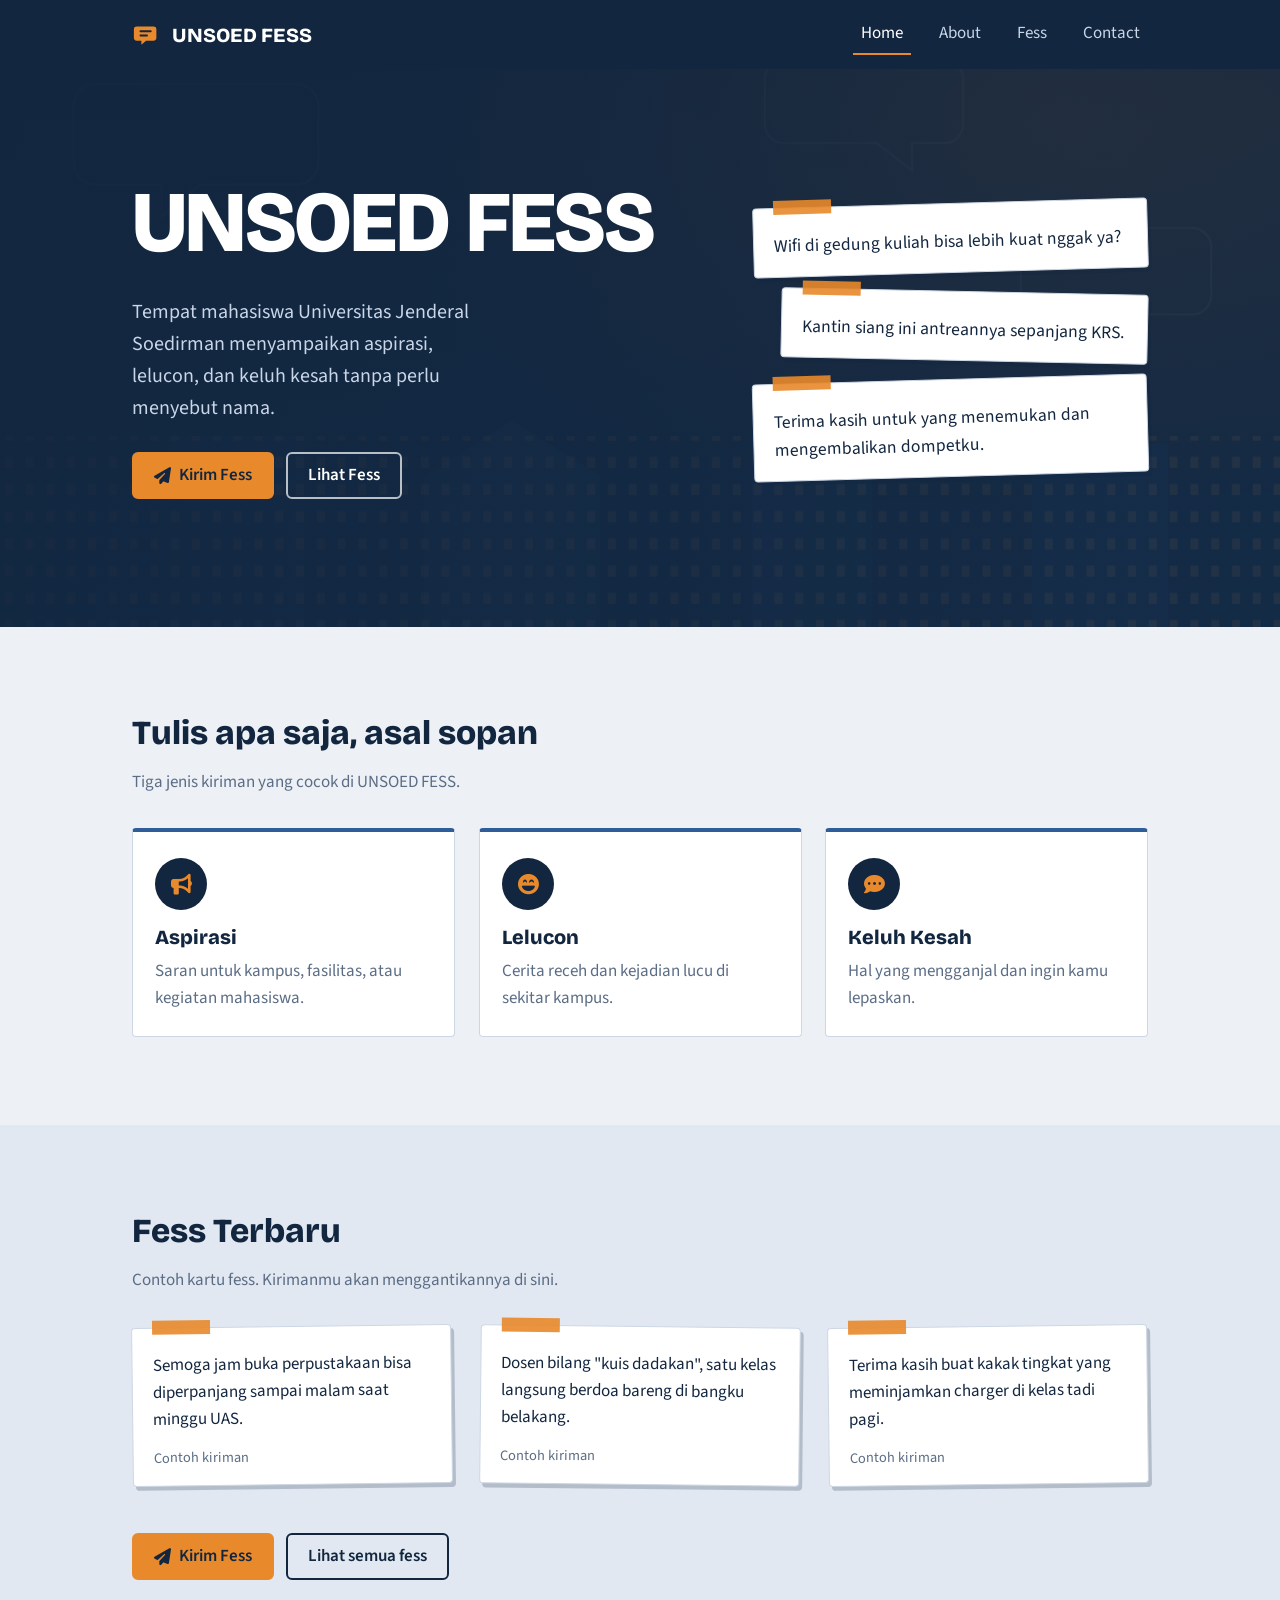
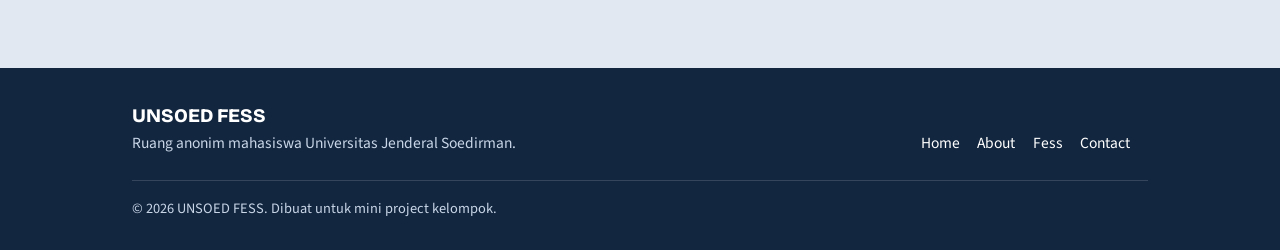
==== index.html @ eb21c7bf "Unsoed fess website" ====
<!DOCTYPE html>
<html lang="id">
<head>
<meta charset="UTF-8">
<meta name="viewport" content="width=device-width, initial-scale=1">
<meta name="description" content="UNSOED FESS: tempat mahasiswa Universitas Jenderal Soedirman menyampaikan aspirasi, lelucon, dan keluh kesah secara anonim.">
<meta name="theme-color" content="#12263F">
<title>Home | UNSOED FESS</title>
<link rel="icon" type="image/svg+xml" href="images/favicon.svg">
<link rel="preconnect" href="https://fonts.googleapis.com">
<link rel="preconnect" href="https://fonts.gstatic.com" crossorigin>
<link href="https://fonts.googleapis.com/css2?family=Bricolage+Grotesque:wght@600;800&family=Source+Sans+3:wght@400;600&display=swap" rel="stylesheet">
<link rel="stylesheet" href="css/bootstrap.min.css">
<link rel="stylesheet" href="css/font-awesome.min.css">
<link rel="stylesheet" href="css/aos.css">
<link rel="stylesheet" href="css/style.css">
</head>
<body>
<nav class="navbar navbar-expand-md site-nav sticky-top" data-bs-theme="dark" aria-label="Navigasi utama">
  <div class="container">
    <a class="navbar-brand" href="index.html"><img src="images/favicon.svg" alt="" width="30" height="30"><span>UNSOED FESS</span></a>
    <button class="navbar-toggler" type="button" data-bs-toggle="collapse" data-bs-target="#mainNav" aria-controls="mainNav" aria-expanded="false" aria-label="Buka menu navigasi">
      <span class="navbar-toggler-icon"></span>
    </button>
    <div class="collapse navbar-collapse justify-content-end" id="mainNav">
      <ul class="navbar-nav">
        <li class="nav-item"><a class="nav-link active" href="index.html" aria-current="page">Home</a></li>
        <li class="nav-item"><a class="nav-link" href="about.html">About</a></li>
        <li class="nav-item"><a class="nav-link" href="fess.html">Fess</a></li>
        <li class="nav-item"><a class="nav-link" href="contact.html">Contact</a></li>
      </ul>
    </div>
  </div>
</nav>

<main>
<section class="hero on-dark">
  <div class="container">
    <div class="row align-items-center gy-5 gx-lg-5">
      <div class="col-lg-7" data-aos="fade-up">
        <h1>UNSOED FESS</h1>
        <p class="lead">Tempat mahasiswa Universitas Jenderal Soedirman menyampaikan aspirasi, lelucon, dan keluh kesah tanpa perlu menyebut nama.</p>
        <div class="hero-actions">
          <a class="btn-fess" href="fess.html"><i class="fa-solid fa-paper-plane" aria-hidden="true"></i> Kirim Fess</a>
          <a class="btn-fess-outline" href="fess.html#daftar-fess">Lihat Fess</a>
        </div>
      </div>
      <div class="col-lg-5">
        <div class="pile" aria-hidden="true" data-aos="fade-left" data-aos-delay="200">
          <p class="note">Wifi di gedung kuliah bisa lebih kuat nggak ya?</p>
          <p class="note">Kantin siang ini antreannya sepanjang KRS.</p>
          <p class="note">Terima kasih untuk yang menemukan dan mengembalikan dompetku.</p>
        </div>
      </div>
    </div>
  </div>
</section>

<section class="section" id="kategori">
  <div class="container">
    <div class="section-head" data-aos="fade-up">
      <h2>Tulis apa saja, asal sopan</h2>
      <p>Tiga jenis kiriman yang cocok di UNSOED FESS.</p>
    </div>
    <div class="row g-4">
      <div class="col-md-4" data-aos="fade-up">
        <article class="kind-card">
          <span class="icon-badge"><i class="fa-solid fa-bullhorn" aria-hidden="true"></i></span>
          <h3>Aspirasi</h3>
          <p>Saran untuk kampus, fasilitas, atau kegiatan mahasiswa.</p>
        </article>
      </div>
      <div class="col-md-4" data-aos="fade-up" data-aos-delay="100">
        <article class="kind-card">
          <span class="icon-badge"><i class="fa-solid fa-face-laugh-beam" aria-hidden="true"></i></span>
          <h3>Lelucon</h3>
          <p>Cerita receh dan kejadian lucu di sekitar kampus.</p>
        </article>
      </div>
      <div class="col-md-4" data-aos="fade-up" data-aos-delay="200">
        <article class="kind-card">
          <span class="icon-badge"><i class="fa-solid fa-comment-dots" aria-hidden="true"></i></span>
          <h3>Keluh Kesah</h3>
          <p>Hal yang mengganjal dan ingin kamu lepaskan.</p>
        </article>
      </div>
    </div>
  </div>
</section>

<section class="section section-deep" id="fess-terbaru-section">
  <div class="container">
    <div class="section-head" data-aos="fade-up">
      <h2>Fess Terbaru</h2>
      <p id="terbaru-note">Contoh kartu fess. Kirimanmu akan menggantikannya di sini.</p>
    </div>
    <div class="fess-grid" id="fess-terbaru" data-aos="fade-up">
      <article class="fess-card">
        <p>Semoga jam buka perpustakaan bisa diperpanjang sampai malam saat minggu UAS.</p>
        <span class="sample-tag">Contoh kiriman</span>
      </article>
      <article class="fess-card">
        <p>Dosen bilang "kuis dadakan", satu kelas langsung berdoa bareng di bangku belakang.</p>
        <span class="sample-tag">Contoh kiriman</span>
      </article>
      <article class="fess-card">
        <p>Terima kasih buat kakak tingkat yang meminjamkan charger di kelas tadi pagi.</p>
        <span class="sample-tag">Contoh kiriman</span>
      </article>
    </div>
    <div class="hero-actions mt-5" data-aos="fade-up">
      <a class="btn-fess" href="fess.html"><i class="fa-solid fa-paper-plane" aria-hidden="true"></i> Kirim Fess</a>
      <a class="btn-fess-outline" href="fess.html#daftar-fess">Lihat semua fess</a>
    </div>
  </div>
</section>
</main>

<footer class="site-footer">
  <div class="container">
    <div class="row g-3 align-items-end">
      <div class="col-md-7">
        <p class="brand">UNSOED FESS</p>
        <p>Ruang anonim mahasiswa Universitas Jenderal Soedirman.</p>
      </div>
      <div class="col-md-5 text-md-end">
        <nav class="foot-links" aria-label="Navigasi footer">
          <a href="index.html">Home</a><a href="about.html">About</a><a href="fess.html">Fess</a><a href="contact.html">Contact</a>
        </nav>
      </div>
    </div>
    <p class="copy">&copy; 2026 UNSOED FESS. Dibuat untuk mini project kelompok.</p>
  </div>
</footer>

<script src="js/jquery.min.js"></script>
<script src="js/bootstrap.min.js"></script>
<script src="js/aos.js"></script>
<script src="js/smoothscroll.js"></script>
<script src="js/custom.js"></script>
<script src="js/app.js"></script>
</body>
</html>
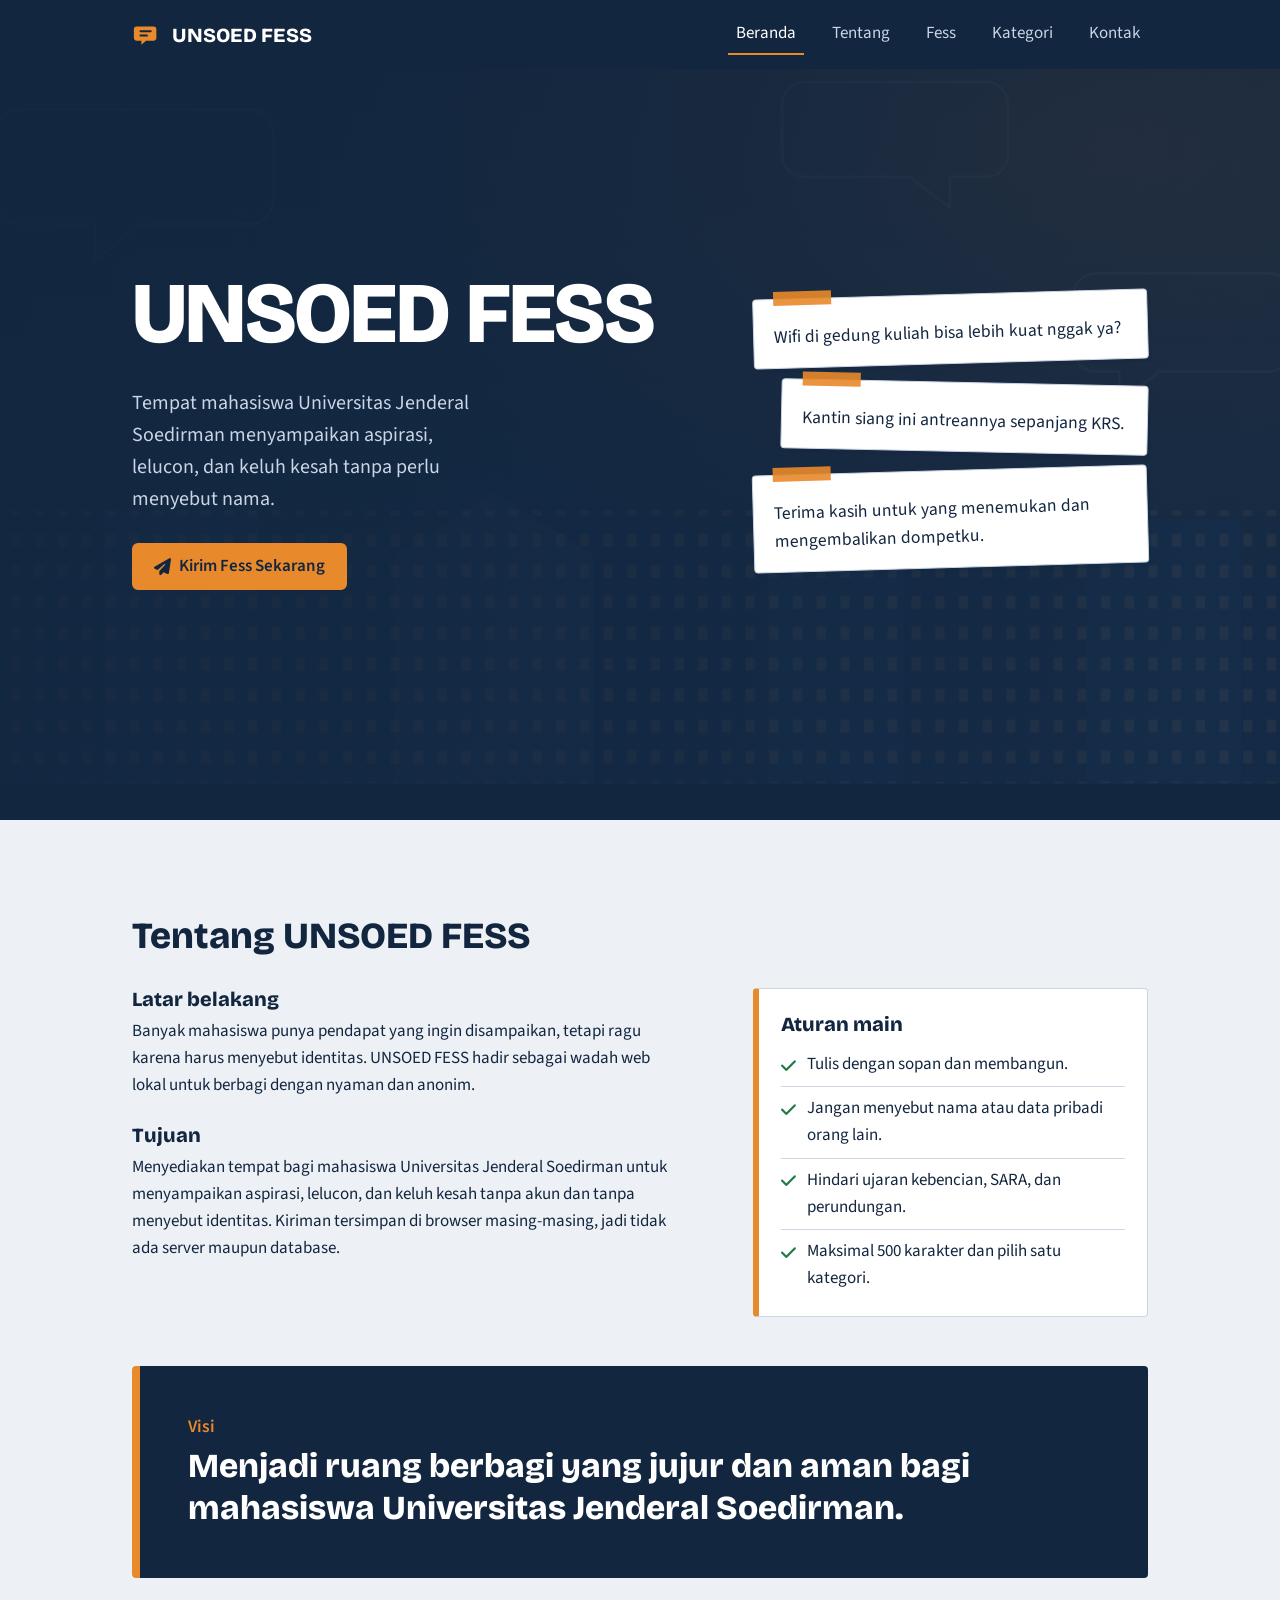
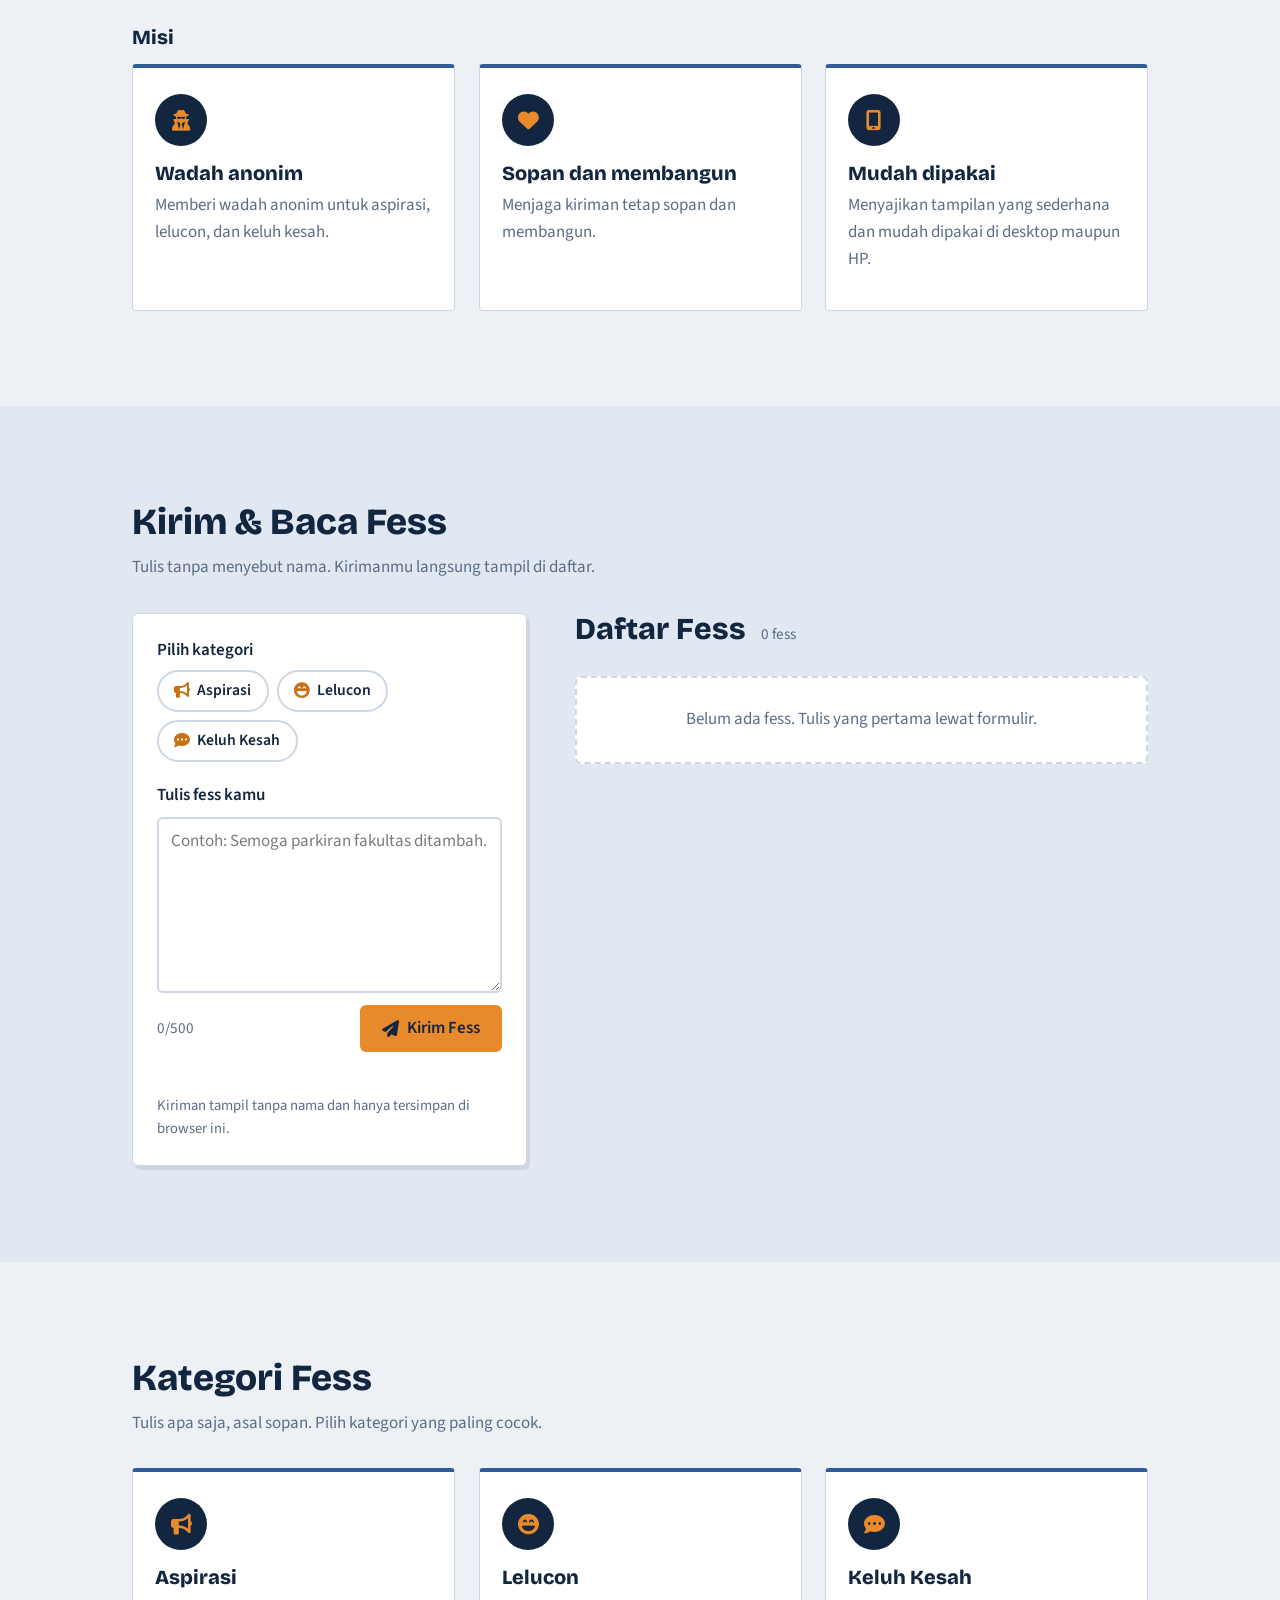
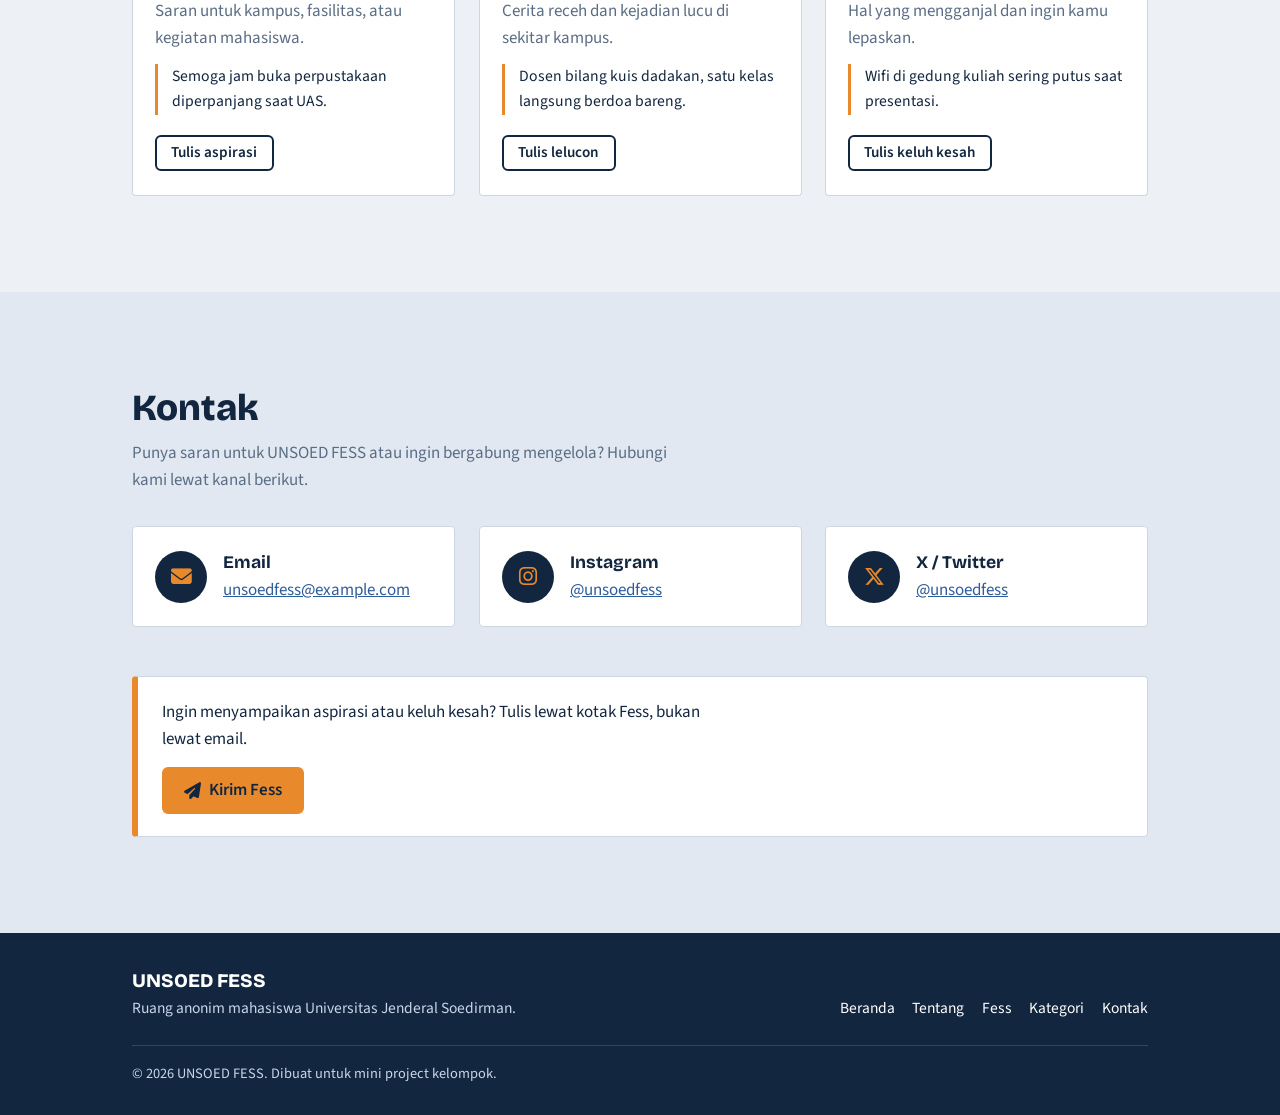
==== commit 442561e0: "T2- Migrasi ke satu halaman" ====
--- a/index.html
+++ b/index.html
@@ -5,7 +5,7 @@
 <meta name="viewport" content="width=device-width, initial-scale=1">
 <meta name="description" content="UNSOED FESS: tempat mahasiswa Universitas Jenderal Soedirman menyampaikan aspirasi, lelucon, dan keluh kesah secara anonim.">
 <meta name="theme-color" content="#12263F">
-<title>Home | UNSOED FESS</title>
+<title>UNSOED FESS</title>
 <link rel="icon" type="image/svg+xml" href="images/favicon.svg">
 <link rel="preconnect" href="https://fonts.googleapis.com">
 <link rel="preconnect" href="https://fonts.gstatic.com" crossorigin>
@@ -16,33 +16,37 @@
 <link rel="stylesheet" href="css/style.css">
 </head>
 <body>
-<nav class="navbar navbar-expand-md site-nav sticky-top" data-bs-theme="dark" aria-label="Navigasi utama">
-  <div class="container">
-    <a class="navbar-brand" href="index.html"><img src="images/favicon.svg" alt="" width="30" height="30"><span>UNSOED FESS</span></a>
+
+<!-- ================= NAVBAR ================= -->
+<nav class="navbar navbar-expand-md fixed-top site-nav" data-bs-theme="dark" aria-label="Navigasi utama">
+  <div class="container">
+    <a class="navbar-brand" href="#home"><img src="images/favicon.svg" alt="" width="30" height="30"><span>UNSOED FESS</span></a>
     <button class="navbar-toggler" type="button" data-bs-toggle="collapse" data-bs-target="#mainNav" aria-controls="mainNav" aria-expanded="false" aria-label="Buka menu navigasi">
       <span class="navbar-toggler-icon"></span>
     </button>
     <div class="collapse navbar-collapse justify-content-end" id="mainNav">
       <ul class="navbar-nav">
-        <li class="nav-item"><a class="nav-link active" href="index.html" aria-current="page">Home</a></li>
-        <li class="nav-item"><a class="nav-link" href="about.html">About</a></li>
-        <li class="nav-item"><a class="nav-link" href="fess.html">Fess</a></li>
-        <li class="nav-item"><a class="nav-link" href="contact.html">Contact</a></li>
+        <li class="nav-item"><a class="nav-link" href="#home">Beranda</a></li>
+        <li class="nav-item"><a class="nav-link" href="#about">Tentang</a></li>
+        <li class="nav-item"><a class="nav-link" href="#fess-form">Fess</a></li>
+        <li class="nav-item"><a class="nav-link" href="#categories">Kategori</a></li>
+        <li class="nav-item"><a class="nav-link" href="#contact">Kontak</a></li>
       </ul>
     </div>
   </div>
 </nav>
 
 <main>
-<section class="hero on-dark">
+
+<!-- ================= #home : HERO ================= -->
+<section class="hero on-dark" id="home">
   <div class="container">
     <div class="row align-items-center gy-5 gx-lg-5">
       <div class="col-lg-7" data-aos="fade-up">
         <h1>UNSOED FESS</h1>
         <p class="lead">Tempat mahasiswa Universitas Jenderal Soedirman menyampaikan aspirasi, lelucon, dan keluh kesah tanpa perlu menyebut nama.</p>
         <div class="hero-actions">
-          <a class="btn-fess" href="fess.html"><i class="fa-solid fa-paper-plane" aria-hidden="true"></i> Kirim Fess</a>
-          <a class="btn-fess-outline" href="fess.html#daftar-fess">Lihat Fess</a>
+          <a class="btn-fess" href="#fess-form"><i class="fa-solid fa-paper-plane" aria-hidden="true"></i> Kirim Fess Sekarang</a>
         </div>
       </div>
       <div class="col-lg-5">
@@ -56,11 +60,120 @@
   </div>
 </section>
 
-<section class="section" id="kategori">
-  <div class="container">
-    <div class="section-head" data-aos="fade-up">
-      <h2>Tulis apa saja, asal sopan</h2>
-      <p>Tiga jenis kiriman yang cocok di UNSOED FESS.</p>
+<!-- ================= #about : TENTANG ================= -->
+<section class="section" id="about">
+  <div class="container">
+    <div class="section-head" data-aos="fade-up">
+      <h2>Tentang UNSOED FESS</h2>
+    </div>
+    <div class="row gy-4 gx-lg-5">
+      <div class="col-lg-7" data-aos="fade-up">
+        <h3>Latar belakang</h3>
+        <p>Banyak mahasiswa punya pendapat yang ingin disampaikan, tetapi ragu karena harus menyebut identitas. UNSOED FESS hadir sebagai wadah web lokal untuk berbagi dengan nyaman dan anonim.</p>
+        <h3 class="mt-4">Tujuan</h3>
+        <p>Menyediakan tempat bagi mahasiswa Universitas Jenderal Soedirman untuk menyampaikan aspirasi, lelucon, dan keluh kesah tanpa akun dan tanpa menyebut identitas. Kiriman tersimpan di browser masing-masing, jadi tidak ada server maupun database.</p>
+      </div>
+      <div class="col-lg-5" data-aos="fade-up" data-aos-delay="100">
+        <div class="rules-card">
+          <h3>Aturan main</h3>
+          <ul class="rules">
+            <li><i class="fa-solid fa-check" aria-hidden="true"></i> Tulis dengan sopan dan membangun.</li>
+            <li><i class="fa-solid fa-check" aria-hidden="true"></i> Jangan menyebut nama atau data pribadi orang lain.</li>
+            <li><i class="fa-solid fa-check" aria-hidden="true"></i> Hindari ujaran kebencian, SARA, dan perundungan.</li>
+            <li><i class="fa-solid fa-check" aria-hidden="true"></i> Maksimal 500 karakter dan pilih satu kategori.</li>
+          </ul>
+        </div>
+      </div>
+    </div>
+
+    <div class="vision mt-5" data-aos="fade-up">
+      <h3>Visi</h3>
+      <p>Menjadi ruang berbagi yang jujur dan aman bagi mahasiswa Universitas Jenderal Soedirman.</p>
+    </div>
+
+    <h3 class="mt-5 mb-3" data-aos="fade-up">Misi</h3>
+    <div class="row g-4">
+      <div class="col-md-4" data-aos="fade-up">
+        <article class="kind-card">
+          <span class="icon-badge"><i class="fa-solid fa-user-secret" aria-hidden="true"></i></span>
+          <h3>Wadah anonim</h3>
+          <p>Memberi wadah anonim untuk aspirasi, lelucon, dan keluh kesah.</p>
+        </article>
+      </div>
+      <div class="col-md-4" data-aos="fade-up" data-aos-delay="100">
+        <article class="kind-card">
+          <span class="icon-badge"><i class="fa-solid fa-heart" aria-hidden="true"></i></span>
+          <h3>Sopan dan membangun</h3>
+          <p>Menjaga kiriman tetap sopan dan membangun.</p>
+        </article>
+      </div>
+      <div class="col-md-4" data-aos="fade-up" data-aos-delay="200">
+        <article class="kind-card">
+          <span class="icon-badge"><i class="fa-solid fa-mobile-screen-button" aria-hidden="true"></i></span>
+          <h3>Mudah dipakai</h3>
+          <p>Menyajikan tampilan yang sederhana dan mudah dipakai di desktop maupun HP.</p>
+        </article>
+      </div>
+    </div>
+  </div>
+</section>
+
+<!-- ================= #fess-form : KIRIM & BACA FESS ================= -->
+<section class="section section-deep" id="fess-form">
+  <div class="container">
+    <div class="section-head" data-aos="fade-up">
+      <h2>Kirim &amp; Baca Fess</h2>
+      <p>Tulis tanpa menyebut nama. Kirimanmu langsung tampil di daftar.</p>
+    </div>
+
+    <div class="row gy-5 gx-lg-5">
+      <div class="col-lg-5">
+        <div class="fess-form-wrap">
+          <!-- id form sengaja berbeda dari id section (#fess-form) agar tidak ada id ganda -->
+          <form id="fess-post-form" class="fess-form" novalidate data-aos="fade-up">
+            <fieldset class="cat-picker" id="cat-picker">
+              <legend>Pilih kategori</legend>
+              <div class="cat-options">
+                <input class="cat-input" type="radio" name="category" id="cat-aspirasi" value="aspirasi">
+                <label class="cat-chip" for="cat-aspirasi"><i class="fa-solid fa-bullhorn" aria-hidden="true"></i> Aspirasi</label>
+                <input class="cat-input" type="radio" name="category" id="cat-lelucon" value="lelucon">
+                <label class="cat-chip" for="cat-lelucon"><i class="fa-solid fa-face-laugh-beam" aria-hidden="true"></i> Lelucon</label>
+                <input class="cat-input" type="radio" name="category" id="cat-keluh-kesah" value="keluh-kesah">
+                <label class="cat-chip" for="cat-keluh-kesah"><i class="fa-solid fa-comment-dots" aria-hidden="true"></i> Keluh Kesah</label>
+              </div>
+            </fieldset>
+
+            <label for="fess-text">Tulis fess kamu</label>
+            <textarea id="fess-text" class="form-control" maxlength="500" rows="6" placeholder="Contoh: Semoga parkiran fakultas ditambah." aria-describedby="counter msg"></textarea>
+            <div class="form-row-foot">
+              <span id="counter">0/500</span>
+              <button class="btn-fess" type="submit"><i class="fa-solid fa-paper-plane" aria-hidden="true"></i> Kirim Fess</button>
+            </div>
+            <p id="msg" class="form-msg" role="alert"></p>
+            <p class="form-hint">Kiriman tampil tanpa nama dan hanya tersimpan di browser ini.</p>
+          </form>
+          <p class="d-lg-none mt-3 mb-0"><a href="#daftar-fess">Lompat ke daftar fess</a></p>
+        </div>
+      </div>
+
+      <div class="col-lg-7">
+        <div class="list-head">
+          <h2 id="daftar-fess">Daftar Fess <span class="count" id="fess-count"></span></h2>
+          <button id="reset-btn" class="btn-fess-outline btn-sm-fess" type="button" hidden>Reset Semua Fess</button>
+        </div>
+        <div id="fess-container"></div>
+        <noscript><p class="empty-state">Aktifkan JavaScript di browser untuk menulis dan melihat fess.</p></noscript>
+      </div>
+    </div>
+  </div>
+</section>
+
+<!-- ================= #categories : KATEGORI ================= -->
+<section class="section" id="categories">
+  <div class="container">
+    <div class="section-head" data-aos="fade-up">
+      <h2>Kategori Fess</h2>
+      <p>Tulis apa saja, asal sopan. Pilih kategori yang paling cocok.</p>
     </div>
     <div class="row g-4">
       <div class="col-md-4" data-aos="fade-up">
@@ -68,6 +181,8 @@
           <span class="icon-badge"><i class="fa-solid fa-bullhorn" aria-hidden="true"></i></span>
           <h3>Aspirasi</h3>
           <p>Saran untuk kampus, fasilitas, atau kegiatan mahasiswa.</p>
+          <p class="kind-example">Semoga jam buka perpustakaan diperpanjang saat UAS.</p>
+          <a class="btn-fess-outline btn-sm-fess" href="#fess-form" data-pick-category="aspirasi">Tulis aspirasi</a>
         </article>
       </div>
       <div class="col-md-4" data-aos="fade-up" data-aos-delay="100">
@@ -75,6 +190,8 @@
           <span class="icon-badge"><i class="fa-solid fa-face-laugh-beam" aria-hidden="true"></i></span>
           <h3>Lelucon</h3>
           <p>Cerita receh dan kejadian lucu di sekitar kampus.</p>
+          <p class="kind-example">Dosen bilang kuis dadakan, satu kelas langsung berdoa bareng.</p>
+          <a class="btn-fess-outline btn-sm-fess" href="#fess-form" data-pick-category="lelucon">Tulis lelucon</a>
         </article>
       </div>
       <div class="col-md-4" data-aos="fade-up" data-aos-delay="200">
@@ -82,50 +199,72 @@
           <span class="icon-badge"><i class="fa-solid fa-comment-dots" aria-hidden="true"></i></span>
           <h3>Keluh Kesah</h3>
           <p>Hal yang mengganjal dan ingin kamu lepaskan.</p>
-        </article>
-      </div>
-    </div>
-  </div>
-</section>
-
-<section class="section section-deep" id="fess-terbaru-section">
-  <div class="container">
-    <div class="section-head" data-aos="fade-up">
-      <h2>Fess Terbaru</h2>
-      <p id="terbaru-note">Contoh kartu fess. Kirimanmu akan menggantikannya di sini.</p>
-    </div>
-    <div class="fess-grid" id="fess-terbaru" data-aos="fade-up">
-      <article class="fess-card">
-        <p>Semoga jam buka perpustakaan bisa diperpanjang sampai malam saat minggu UAS.</p>
-        <span class="sample-tag">Contoh kiriman</span>
-      </article>
-      <article class="fess-card">
-        <p>Dosen bilang "kuis dadakan", satu kelas langsung berdoa bareng di bangku belakang.</p>
-        <span class="sample-tag">Contoh kiriman</span>
-      </article>
-      <article class="fess-card">
-        <p>Terima kasih buat kakak tingkat yang meminjamkan charger di kelas tadi pagi.</p>
-        <span class="sample-tag">Contoh kiriman</span>
-      </article>
-    </div>
-    <div class="hero-actions mt-5" data-aos="fade-up">
-      <a class="btn-fess" href="fess.html"><i class="fa-solid fa-paper-plane" aria-hidden="true"></i> Kirim Fess</a>
-      <a class="btn-fess-outline" href="fess.html#daftar-fess">Lihat semua fess</a>
-    </div>
-  </div>
-</section>
+          <p class="kind-example">Wifi di gedung kuliah sering putus saat presentasi.</p>
+          <a class="btn-fess-outline btn-sm-fess" href="#fess-form" data-pick-category="keluh-kesah">Tulis keluh kesah</a>
+        </article>
+      </div>
+    </div>
+  </div>
+</section>
+
+<!-- ================= #contact : KONTAK ================= -->
+<section class="section section-deep" id="contact">
+  <div class="container">
+    <div class="section-head" data-aos="fade-up">
+      <h2>Kontak</h2>
+      <p>Punya saran untuk UNSOED FESS atau ingin bergabung mengelola? Hubungi kami lewat kanal berikut.</p>
+    </div>
+    <!-- GANTI alamat email dan tautan Instagram / X di bawah dengan kontak kelompok yang sebenarnya. -->
+    <div class="row g-4">
+      <div class="col-md-4" data-aos="fade-up">
+        <div class="contact-card">
+          <span class="icon-badge"><i class="fa-solid fa-envelope" aria-hidden="true"></i></span>
+          <div>
+            <strong>Email</strong>
+            <a href="mailto:unsoedfess@example.com">unsoedfess@<wbr>example.com</a>
+          </div>
+        </div>
+      </div>
+      <div class="col-md-4" data-aos="fade-up" data-aos-delay="100">
+        <div class="contact-card">
+          <span class="icon-badge"><i class="fa-brands fa-instagram" aria-hidden="true"></i></span>
+          <div>
+            <strong>Instagram</strong>
+            <a href="https://instagram.com/" target="_blank" rel="noopener">@unsoedfess</a>
+          </div>
+        </div>
+      </div>
+      <div class="col-md-4" data-aos="fade-up" data-aos-delay="200">
+        <div class="contact-card">
+          <span class="icon-badge"><i class="fa-brands fa-x-twitter" aria-hidden="true"></i></span>
+          <div>
+            <strong>X / Twitter</strong>
+            <a href="https://x.com/" target="_blank" rel="noopener">@unsoedfess</a>
+          </div>
+        </div>
+      </div>
+    </div>
+
+    <div class="contact-note mt-5" data-aos="fade-up">
+      <p>Ingin menyampaikan aspirasi atau keluh kesah? Tulis lewat kotak Fess, bukan lewat email.</p>
+      <a class="btn-fess" href="#fess-form"><i class="fa-solid fa-paper-plane" aria-hidden="true"></i> Kirim Fess</a>
+    </div>
+  </div>
+</section>
+
 </main>
 
+<!-- ================= FOOTER ================= -->
 <footer class="site-footer">
   <div class="container">
     <div class="row g-3 align-items-end">
-      <div class="col-md-7">
+      <div class="col-md-6">
         <p class="brand">UNSOED FESS</p>
         <p>Ruang anonim mahasiswa Universitas Jenderal Soedirman.</p>
       </div>
-      <div class="col-md-5 text-md-end">
+      <div class="col-md-6 text-md-end">
         <nav class="foot-links" aria-label="Navigasi footer">
-          <a href="index.html">Home</a><a href="about.html">About</a><a href="fess.html">Fess</a><a href="contact.html">Contact</a>
+          <a href="#home">Beranda</a><a href="#about">Tentang</a><a href="#fess-form">Fess</a><a href="#categories">Kategori</a><a href="#contact">Kontak</a>
         </nav>
       </div>
     </div>
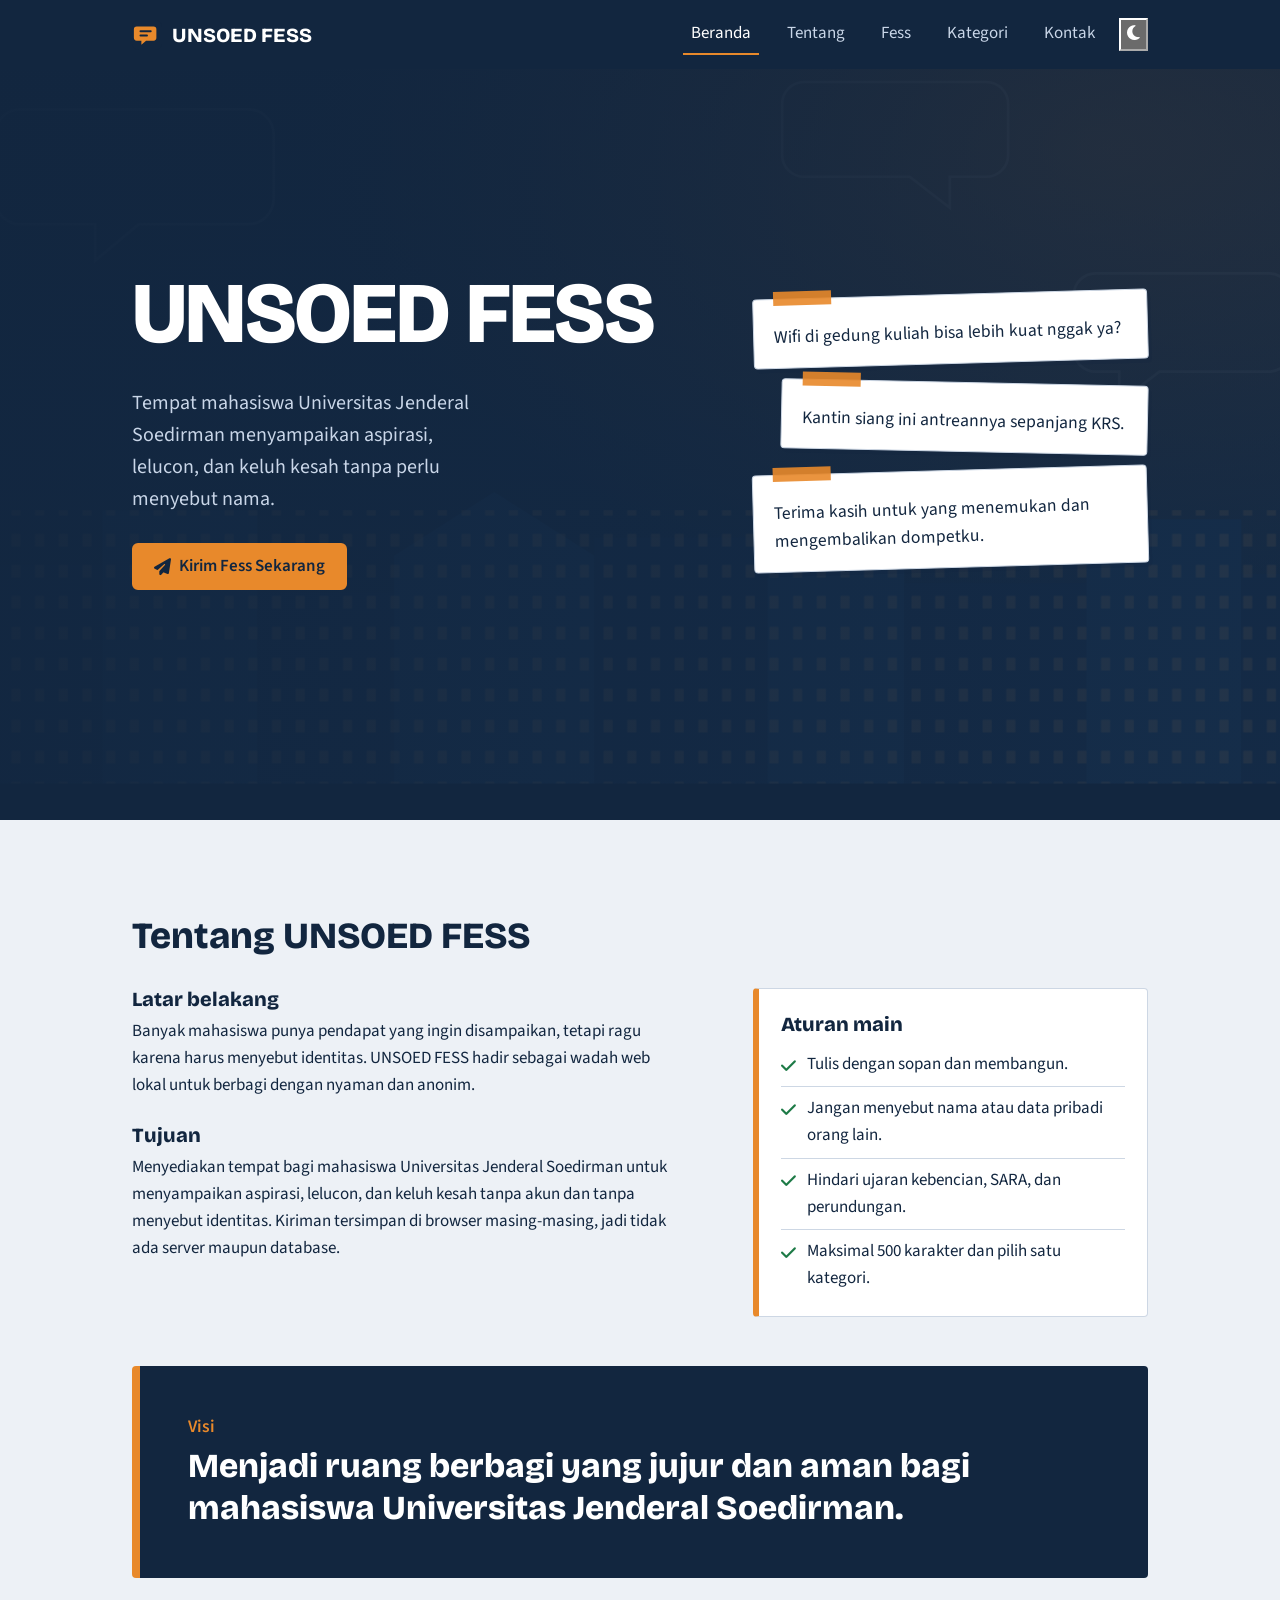
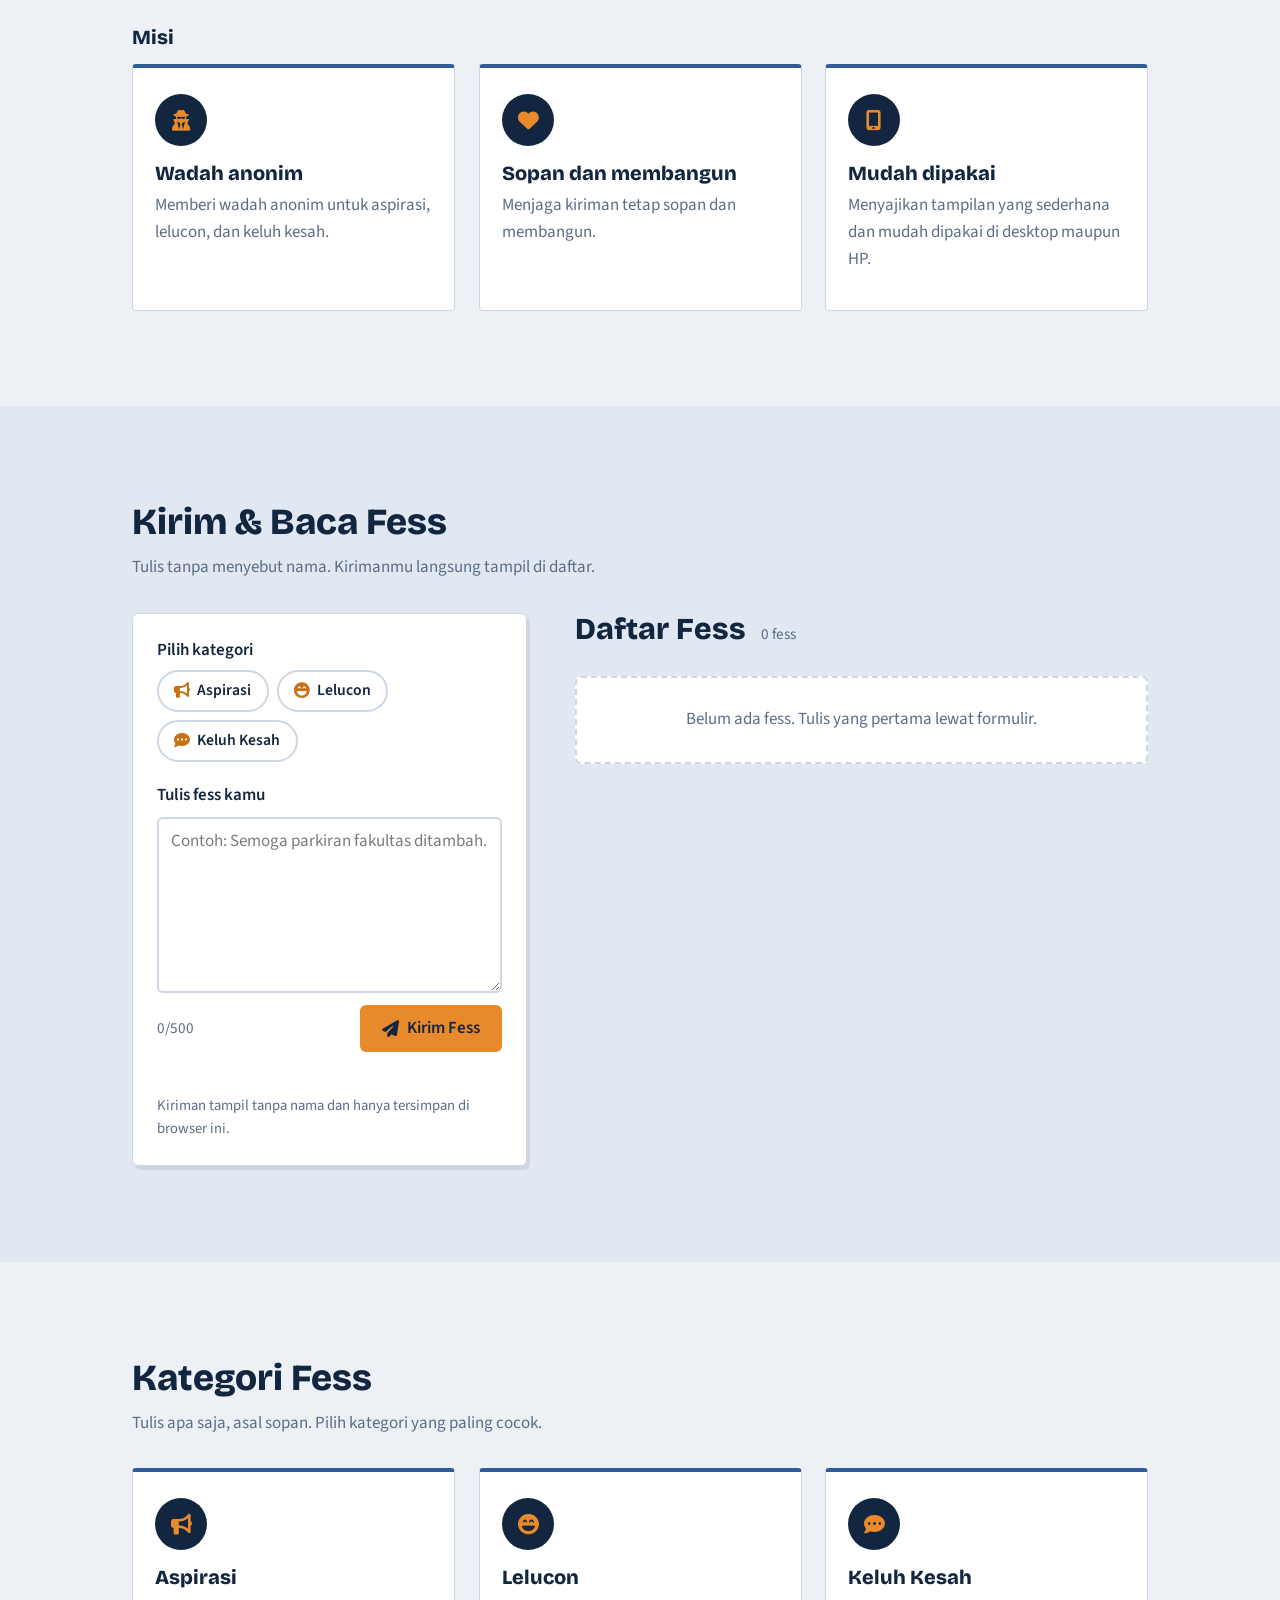
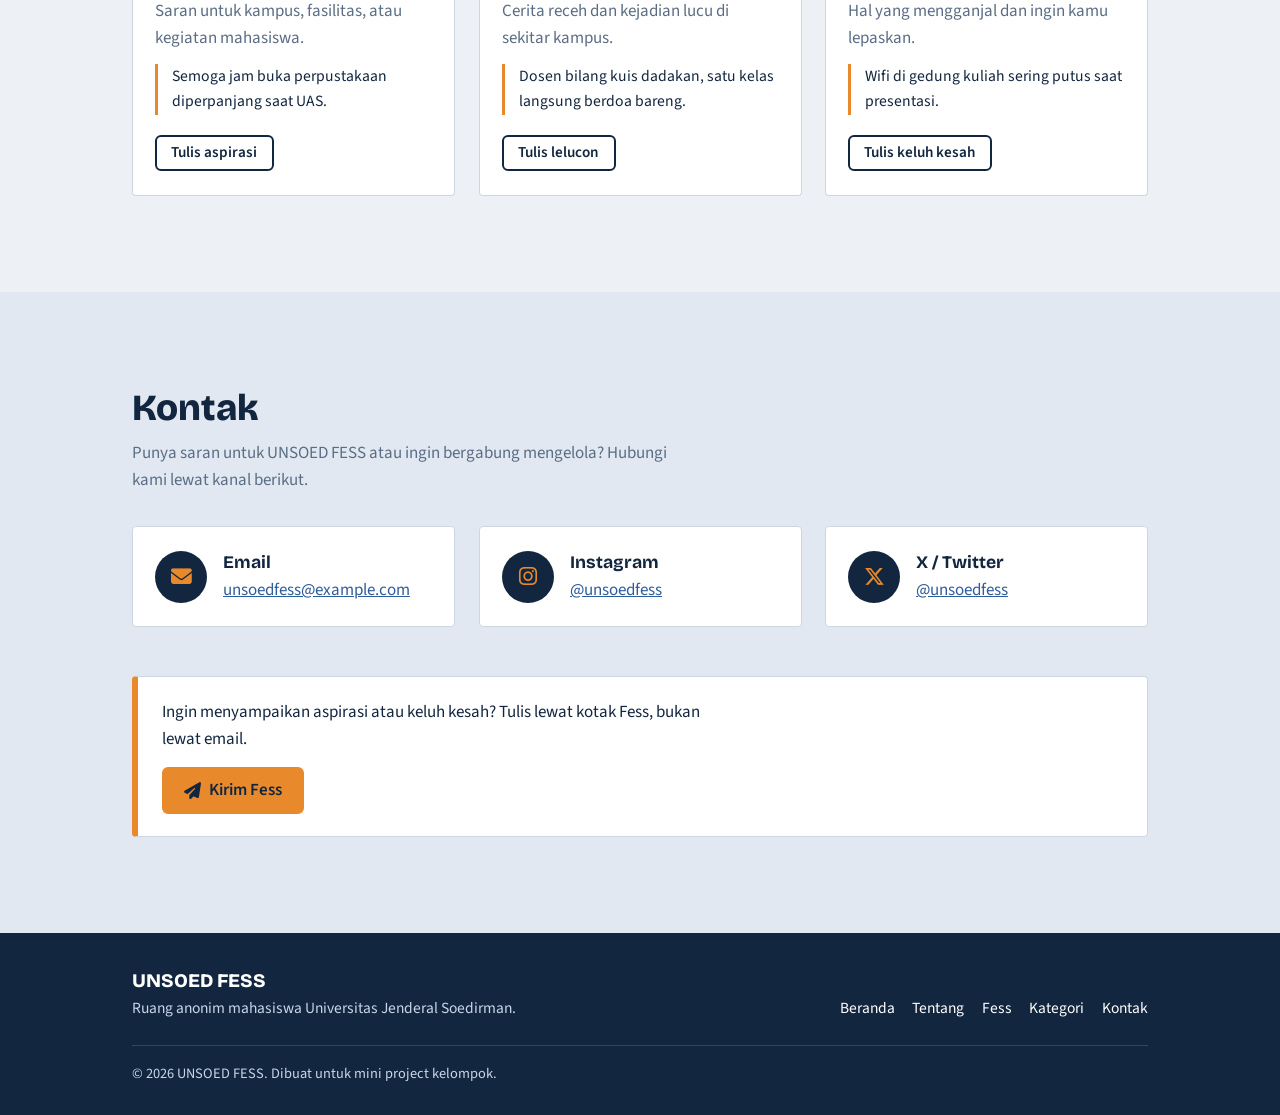
==== commit 5a055cc1: "T3- Dark mode index.html" ====
--- a/index.html
+++ b/index.html
@@ -7,6 +7,8 @@
 <meta name="theme-color" content="#12263F">
 <title>UNSOED FESS</title>
 <link rel="icon" type="image/svg+xml" href="images/favicon.svg">
+<!-- tema gelap/terang: dimuat di <head> agar tema tersimpan terpasang sebelum halaman digambar -->
+<script src="js/theme.js"></script>
 <link rel="preconnect" href="https://fonts.googleapis.com">
 <link rel="preconnect" href="https://fonts.gstatic.com" crossorigin>
 <link href="https://fonts.googleapis.com/css2?family=Bricolage+Grotesque:wght@600;800&family=Source+Sans+3:wght@400;600&display=swap" rel="stylesheet">
@@ -21,6 +23,7 @@
 <nav class="navbar navbar-expand-md fixed-top site-nav" data-bs-theme="dark" aria-label="Navigasi utama">
   <div class="container">
     <a class="navbar-brand" href="#home"><img src="images/favicon.svg" alt="" width="30" height="30"><span>UNSOED FESS</span></a>
+    <button class="theme-toggle order-md-last ms-auto ms-md-3 me-2 me-md-0" id="theme-toggle" type="button" aria-label="Beralih ke mode gelap" title="Beralih ke mode gelap"><i class="fa-solid fa-moon" aria-hidden="true"></i></button>
     <button class="navbar-toggler" type="button" data-bs-toggle="collapse" data-bs-target="#mainNav" aria-controls="mainNav" aria-expanded="false" aria-label="Buka menu navigasi">
       <span class="navbar-toggler-icon"></span>
     </button>
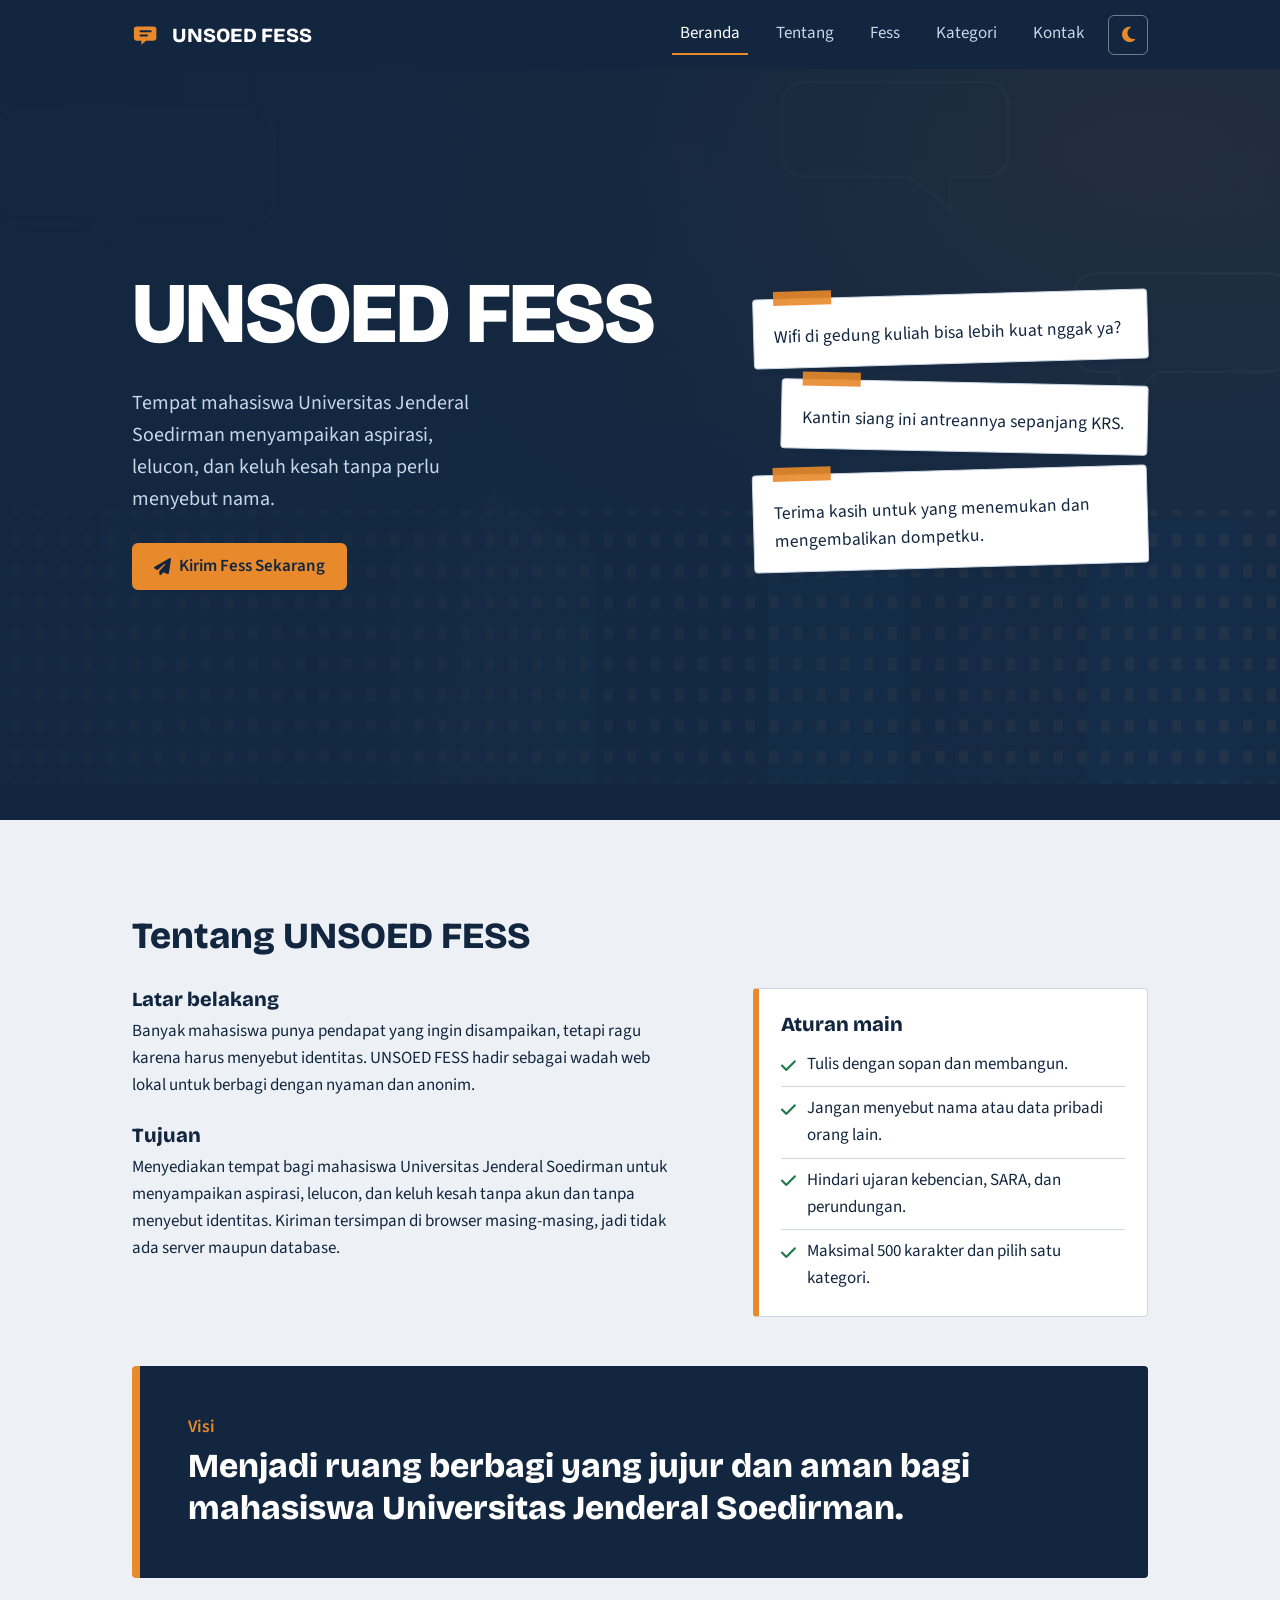
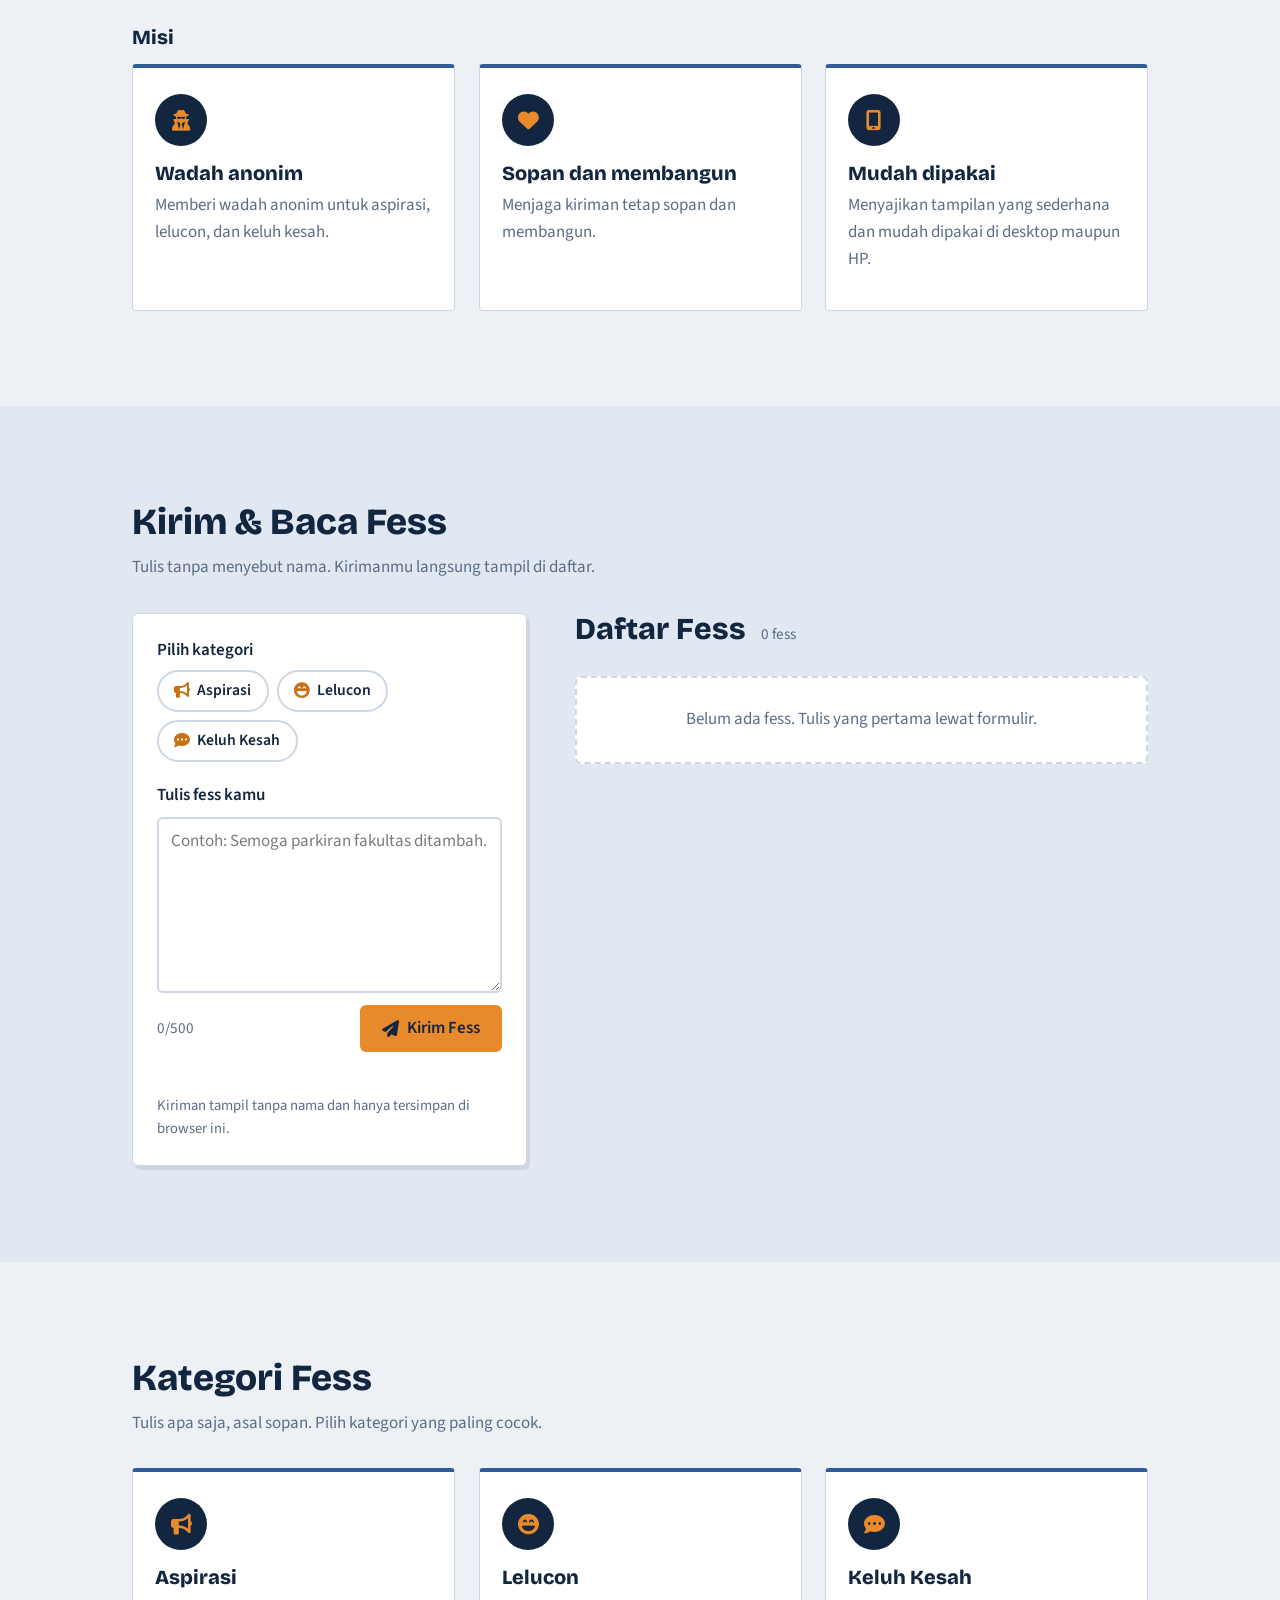
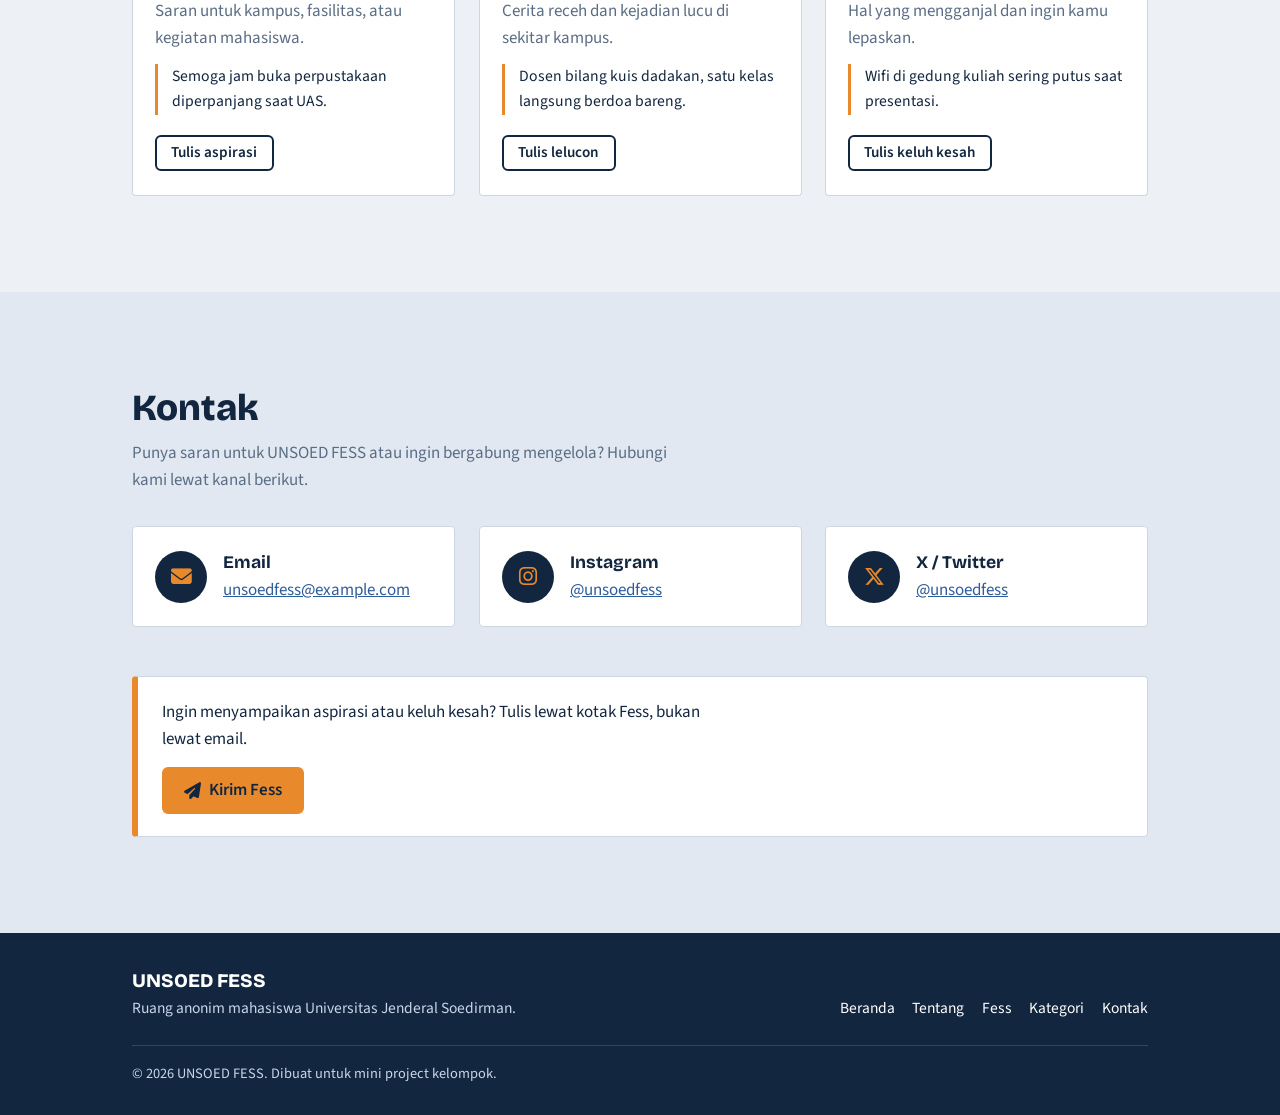
==== commit 7a403684: "Search input/kolom input kecil." ====
--- a/index.html
+++ b/index.html
@@ -164,7 +164,16 @@
           <h2 id="daftar-fess">Daftar Fess <span class="count" id="fess-count"></span></h2>
           <button id="reset-btn" class="btn-fess-outline btn-sm-fess" type="button" hidden>Reset Semua Fess</button>
         </div>
+        <!-- pencarian teks: sengaja di luar <form> agar tombol Enter tidak ikut mengirim fess; muncul hanya jika sudah ada fess -->
+        <div class="fess-search" id="fess-search" hidden>
+          <label class="visually-hidden" for="fess-search-input">Cari isi fess</label>
+          <div class="search-field">
+            <i class="fa-solid fa-magnifying-glass" aria-hidden="true"></i>
+            <input id="fess-search-input" class="search-input" type="search" placeholder="Cari isi fess..." maxlength="100" autocomplete="off">
+          </div>
+        </div>
         <div id="fess-container"></div>
+        <p id="search-empty" class="empty-state" role="status" hidden></p>
         <noscript><p class="empty-state">Aktifkan JavaScript di browser untuk menulis dan melihat fess.</p></noscript>
       </div>
     </div>
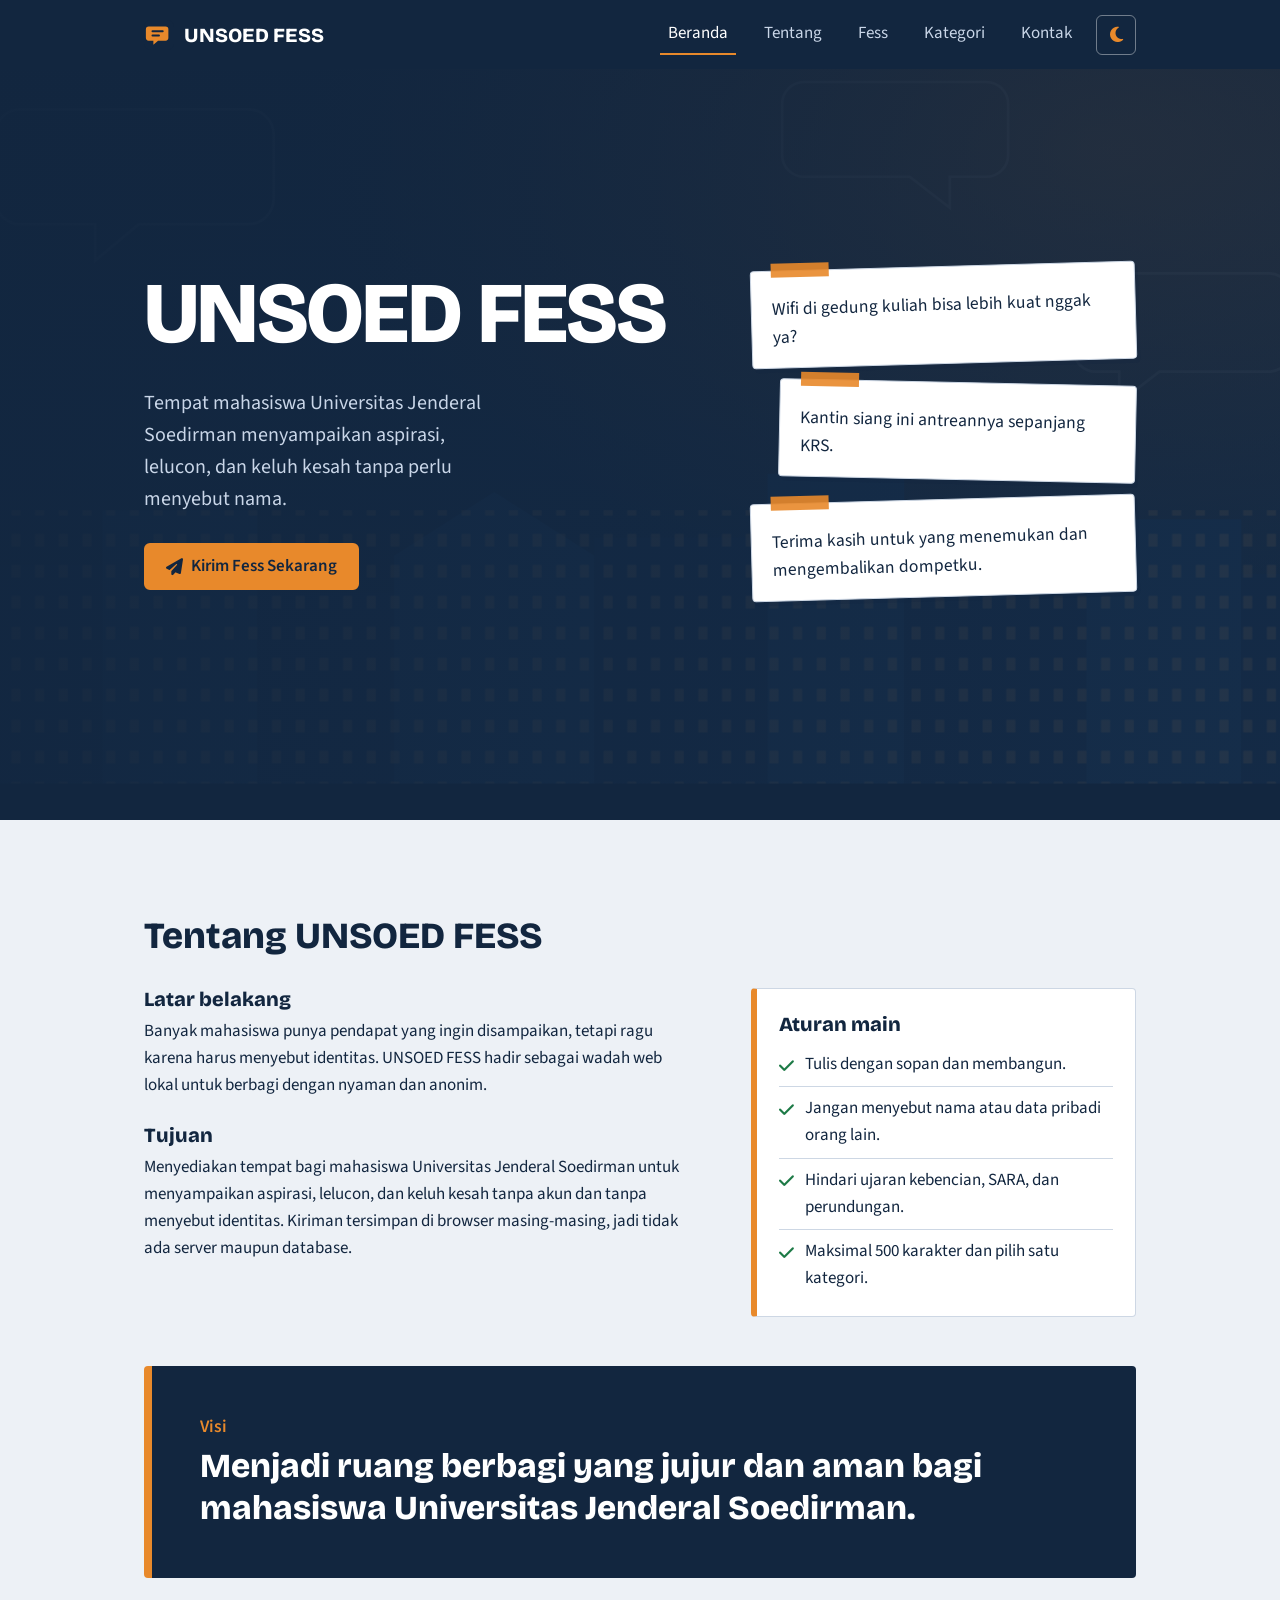
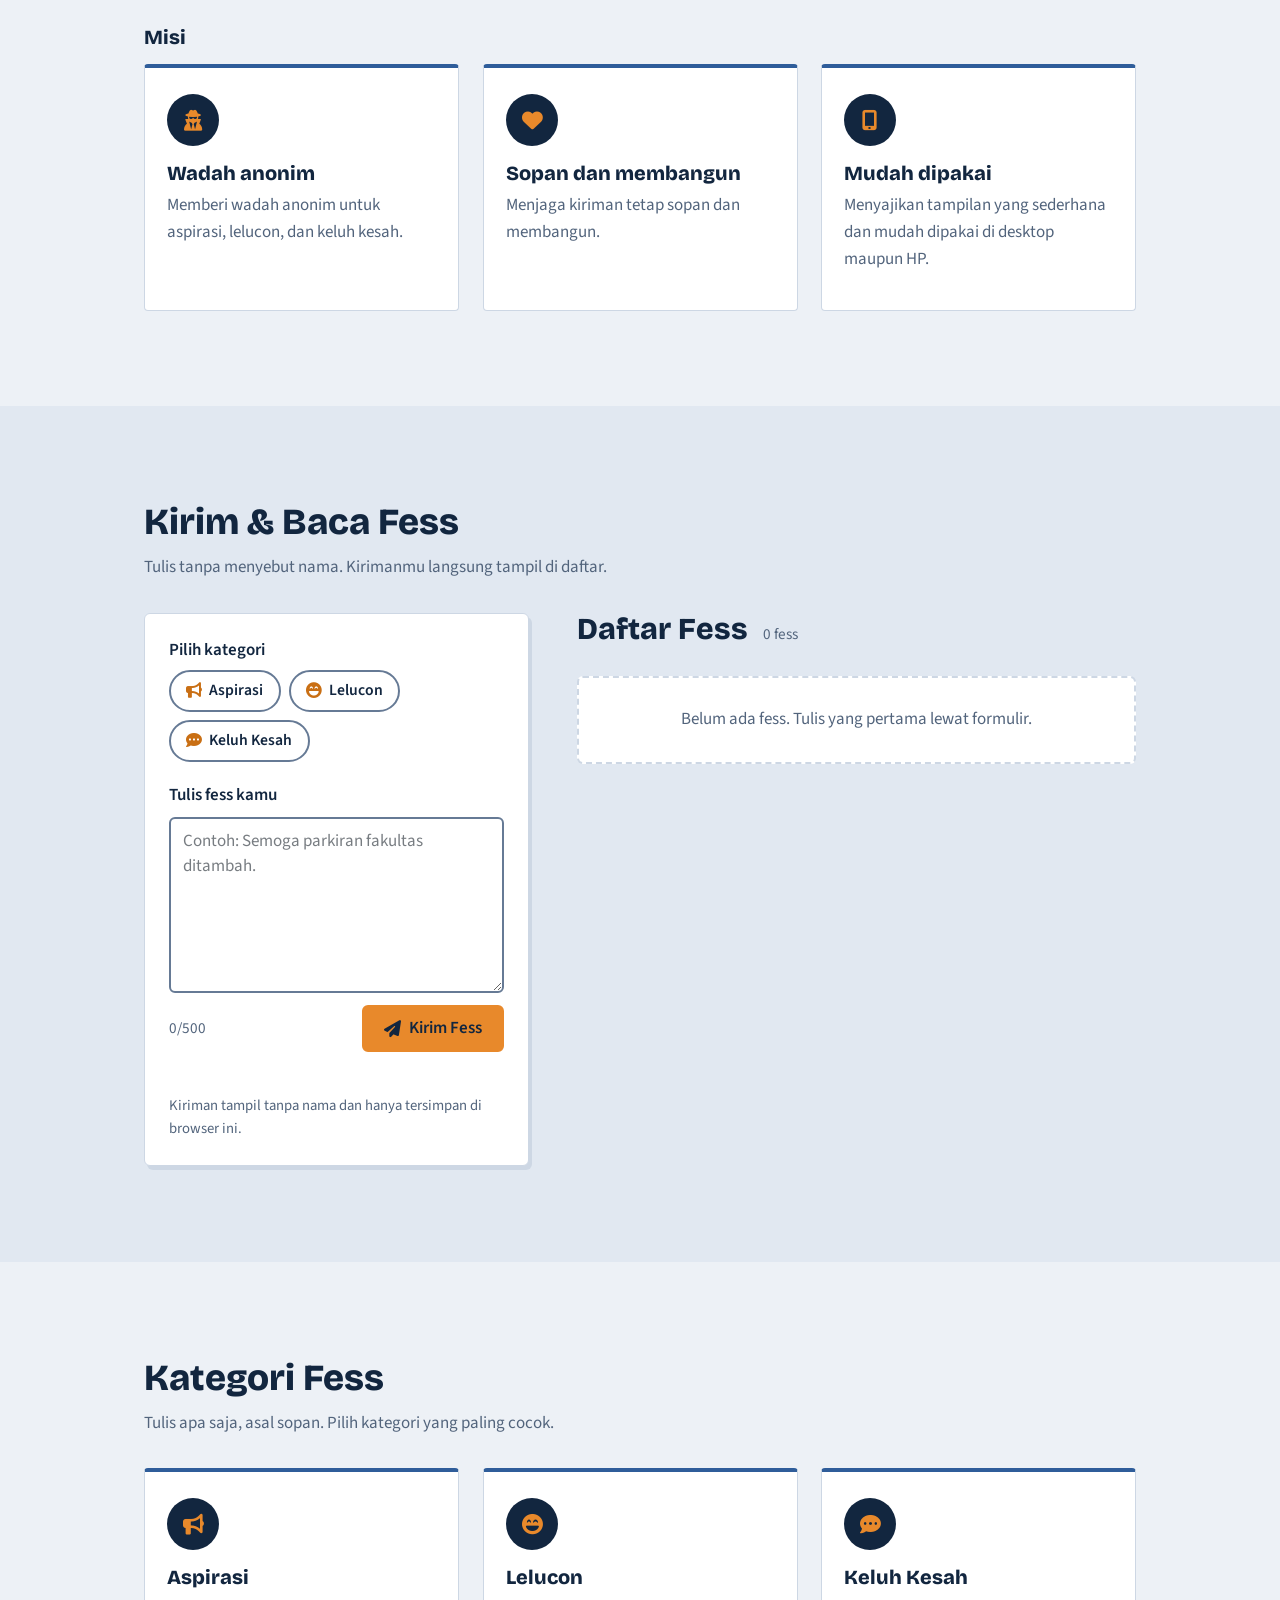
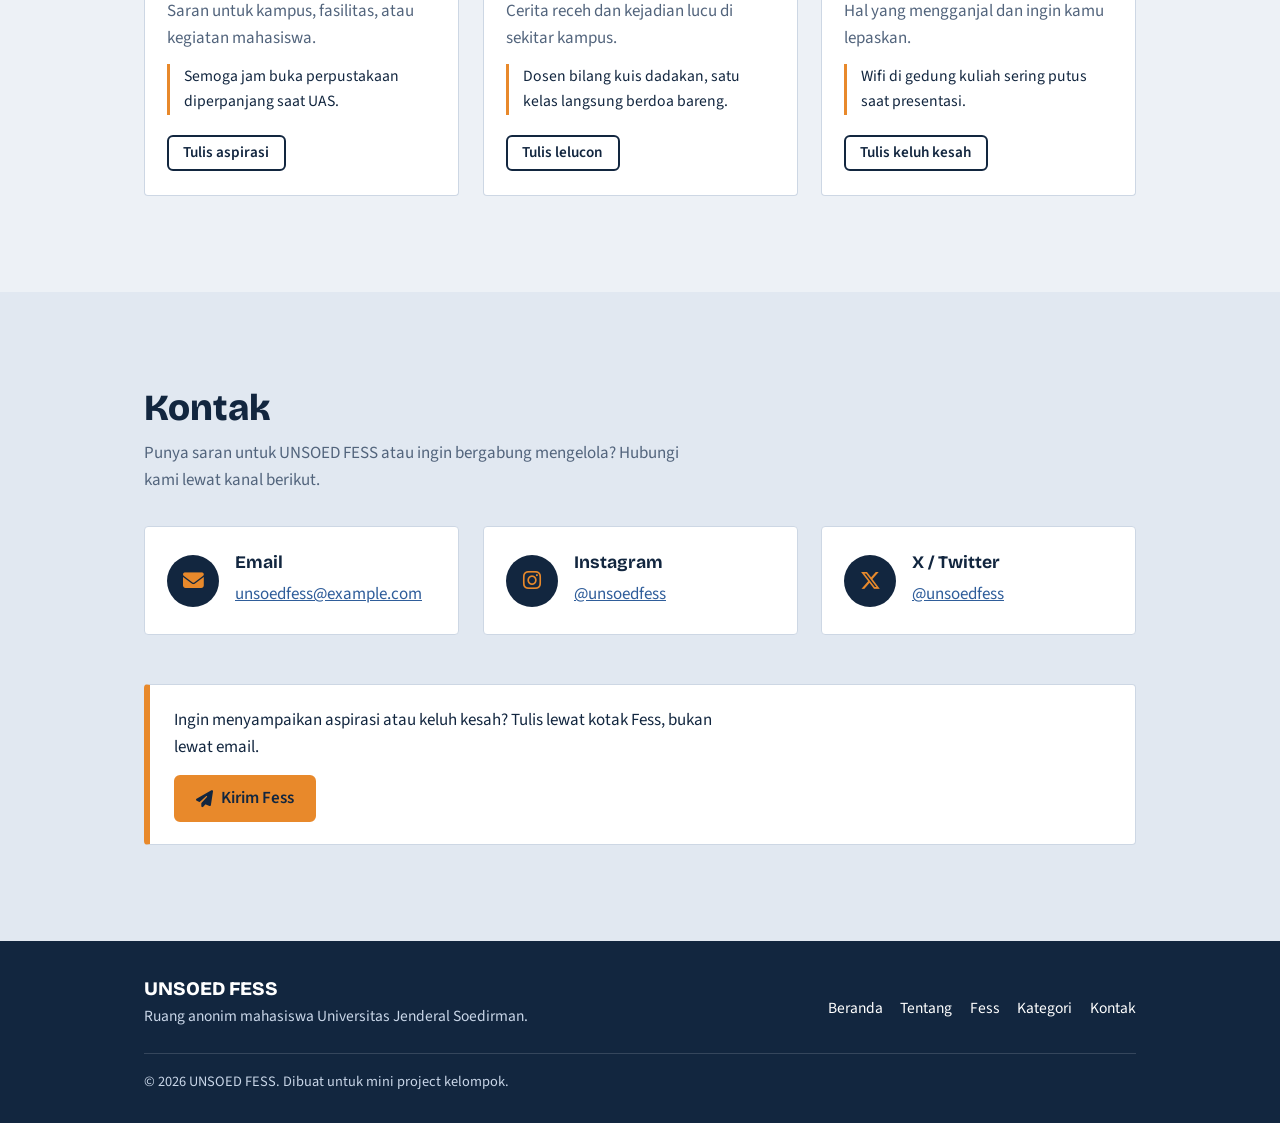
==== commit 61790673: "T5- Perbaikan responsif dan aksesibilitas UNSOED FES <header> membungkus navbar, ada skip link “Lewa" ====
--- a/index.html
+++ b/index.html
@@ -19,7 +19,10 @@
 </head>
 <body>
 
+<a class="skip-link" href="#main-content">Lewati ke konten utama</a>
+
 <!-- ================= NAVBAR ================= -->
+<header>
 <nav class="navbar navbar-expand-md fixed-top site-nav" data-bs-theme="dark" aria-label="Navigasi utama">
   <div class="container">
     <a class="navbar-brand" href="#home"><img src="images/favicon.svg" alt="" width="30" height="30"><span>UNSOED FESS</span></a>
@@ -38,8 +41,9 @@
     </div>
   </div>
 </nav>
-
-<main>
+</header>
+
+<main id="main-content">
 
 <!-- ================= #home : HERO ================= -->
 <section class="hero on-dark" id="home">
@@ -99,21 +103,21 @@
       <div class="col-md-4" data-aos="fade-up">
         <article class="kind-card">
           <span class="icon-badge"><i class="fa-solid fa-user-secret" aria-hidden="true"></i></span>
-          <h3>Wadah anonim</h3>
+          <h4>Wadah anonim</h4>
           <p>Memberi wadah anonim untuk aspirasi, lelucon, dan keluh kesah.</p>
         </article>
       </div>
       <div class="col-md-4" data-aos="fade-up" data-aos-delay="100">
         <article class="kind-card">
           <span class="icon-badge"><i class="fa-solid fa-heart" aria-hidden="true"></i></span>
-          <h3>Sopan dan membangun</h3>
+          <h4>Sopan dan membangun</h4>
           <p>Menjaga kiriman tetap sopan dan membangun.</p>
         </article>
       </div>
       <div class="col-md-4" data-aos="fade-up" data-aos-delay="200">
         <article class="kind-card">
           <span class="icon-badge"><i class="fa-solid fa-mobile-screen-button" aria-hidden="true"></i></span>
-          <h3>Mudah dipakai</h3>
+          <h4>Mudah dipakai</h4>
           <p>Menyajikan tampilan yang sederhana dan mudah dipakai di desktop maupun HP.</p>
         </article>
       </div>
@@ -137,17 +141,17 @@
             <fieldset class="cat-picker" id="cat-picker">
               <legend>Pilih kategori</legend>
               <div class="cat-options">
-                <input class="cat-input" type="radio" name="category" id="cat-aspirasi" value="aspirasi">
+                <input class="cat-input" type="radio" name="category" id="cat-aspirasi" value="aspirasi" required>
                 <label class="cat-chip" for="cat-aspirasi"><i class="fa-solid fa-bullhorn" aria-hidden="true"></i> Aspirasi</label>
-                <input class="cat-input" type="radio" name="category" id="cat-lelucon" value="lelucon">
+                <input class="cat-input" type="radio" name="category" id="cat-lelucon" value="lelucon" required>
                 <label class="cat-chip" for="cat-lelucon"><i class="fa-solid fa-face-laugh-beam" aria-hidden="true"></i> Lelucon</label>
-                <input class="cat-input" type="radio" name="category" id="cat-keluh-kesah" value="keluh-kesah">
+                <input class="cat-input" type="radio" name="category" id="cat-keluh-kesah" value="keluh-kesah" required>
                 <label class="cat-chip" for="cat-keluh-kesah"><i class="fa-solid fa-comment-dots" aria-hidden="true"></i> Keluh Kesah</label>
               </div>
             </fieldset>
 
             <label for="fess-text">Tulis fess kamu</label>
-            <textarea id="fess-text" class="form-control" maxlength="500" rows="6" placeholder="Contoh: Semoga parkiran fakultas ditambah." aria-describedby="counter msg"></textarea>
+            <textarea id="fess-text" class="form-control" maxlength="500" rows="6" required placeholder="Contoh: Semoga parkiran fakultas ditambah." aria-describedby="counter msg"></textarea>
             <div class="form-row-foot">
               <span id="counter">0/500</span>
               <button class="btn-fess" type="submit"><i class="fa-solid fa-paper-plane" aria-hidden="true"></i> Kirim Fess</button>
@@ -161,7 +165,7 @@
 
       <div class="col-lg-7">
         <div class="list-head">
-          <h2 id="daftar-fess">Daftar Fess <span class="count" id="fess-count"></span></h2>
+          <h3 id="daftar-fess">Daftar Fess <span class="count" id="fess-count"></span></h3>
           <button id="reset-btn" class="btn-fess-outline btn-sm-fess" type="button" hidden>Reset Semua Fess</button>
         </div>
         <!-- pencarian teks: sengaja di luar <form> agar tombol Enter tidak ikut mengirim fess; muncul hanya jika sudah ada fess -->
@@ -171,6 +175,7 @@
             <i class="fa-solid fa-magnifying-glass" aria-hidden="true"></i>
             <input id="fess-search-input" class="search-input" type="search" placeholder="Cari isi fess..." maxlength="100" autocomplete="off">
           </div>
+          <p id="search-status" class="visually-hidden" role="status"></p>
         </div>
         <div id="fess-container"></div>
         <p id="search-empty" class="empty-state" role="status" hidden></p>
@@ -242,7 +247,7 @@
           <span class="icon-badge"><i class="fa-brands fa-instagram" aria-hidden="true"></i></span>
           <div>
             <strong>Instagram</strong>
-            <a href="https://instagram.com/" target="_blank" rel="noopener">@unsoedfess</a>
+            <a href="https://instagram.com/" target="_blank" rel="noopener">@unsoedfess<span class="visually-hidden"> (buka di tab baru)</span></a>
           </div>
         </div>
       </div>
@@ -251,7 +256,7 @@
           <span class="icon-badge"><i class="fa-brands fa-x-twitter" aria-hidden="true"></i></span>
           <div>
             <strong>X / Twitter</strong>
-            <a href="https://x.com/" target="_blank" rel="noopener">@unsoedfess</a>
+            <a href="https://x.com/" target="_blank" rel="noopener">@unsoedfess<span class="visually-hidden"> (buka di tab baru)</span></a>
           </div>
         </div>
       </div>
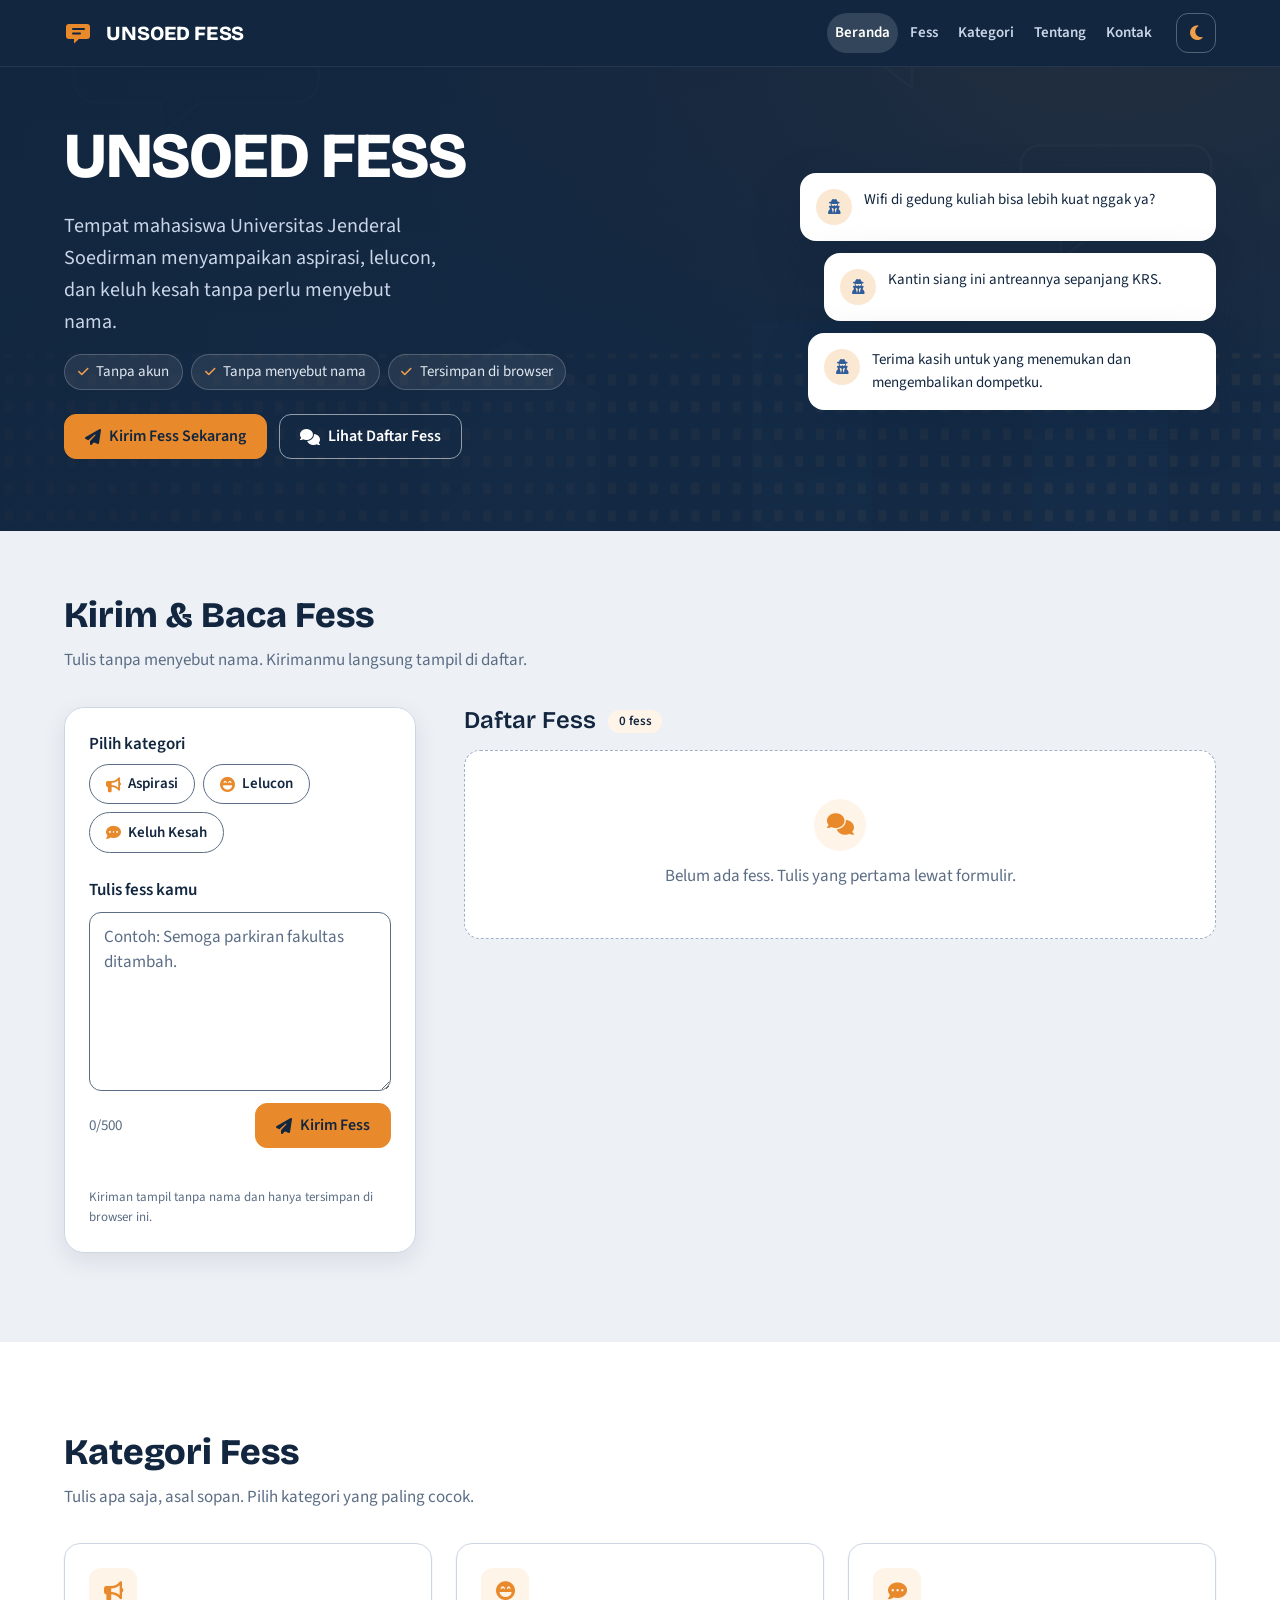
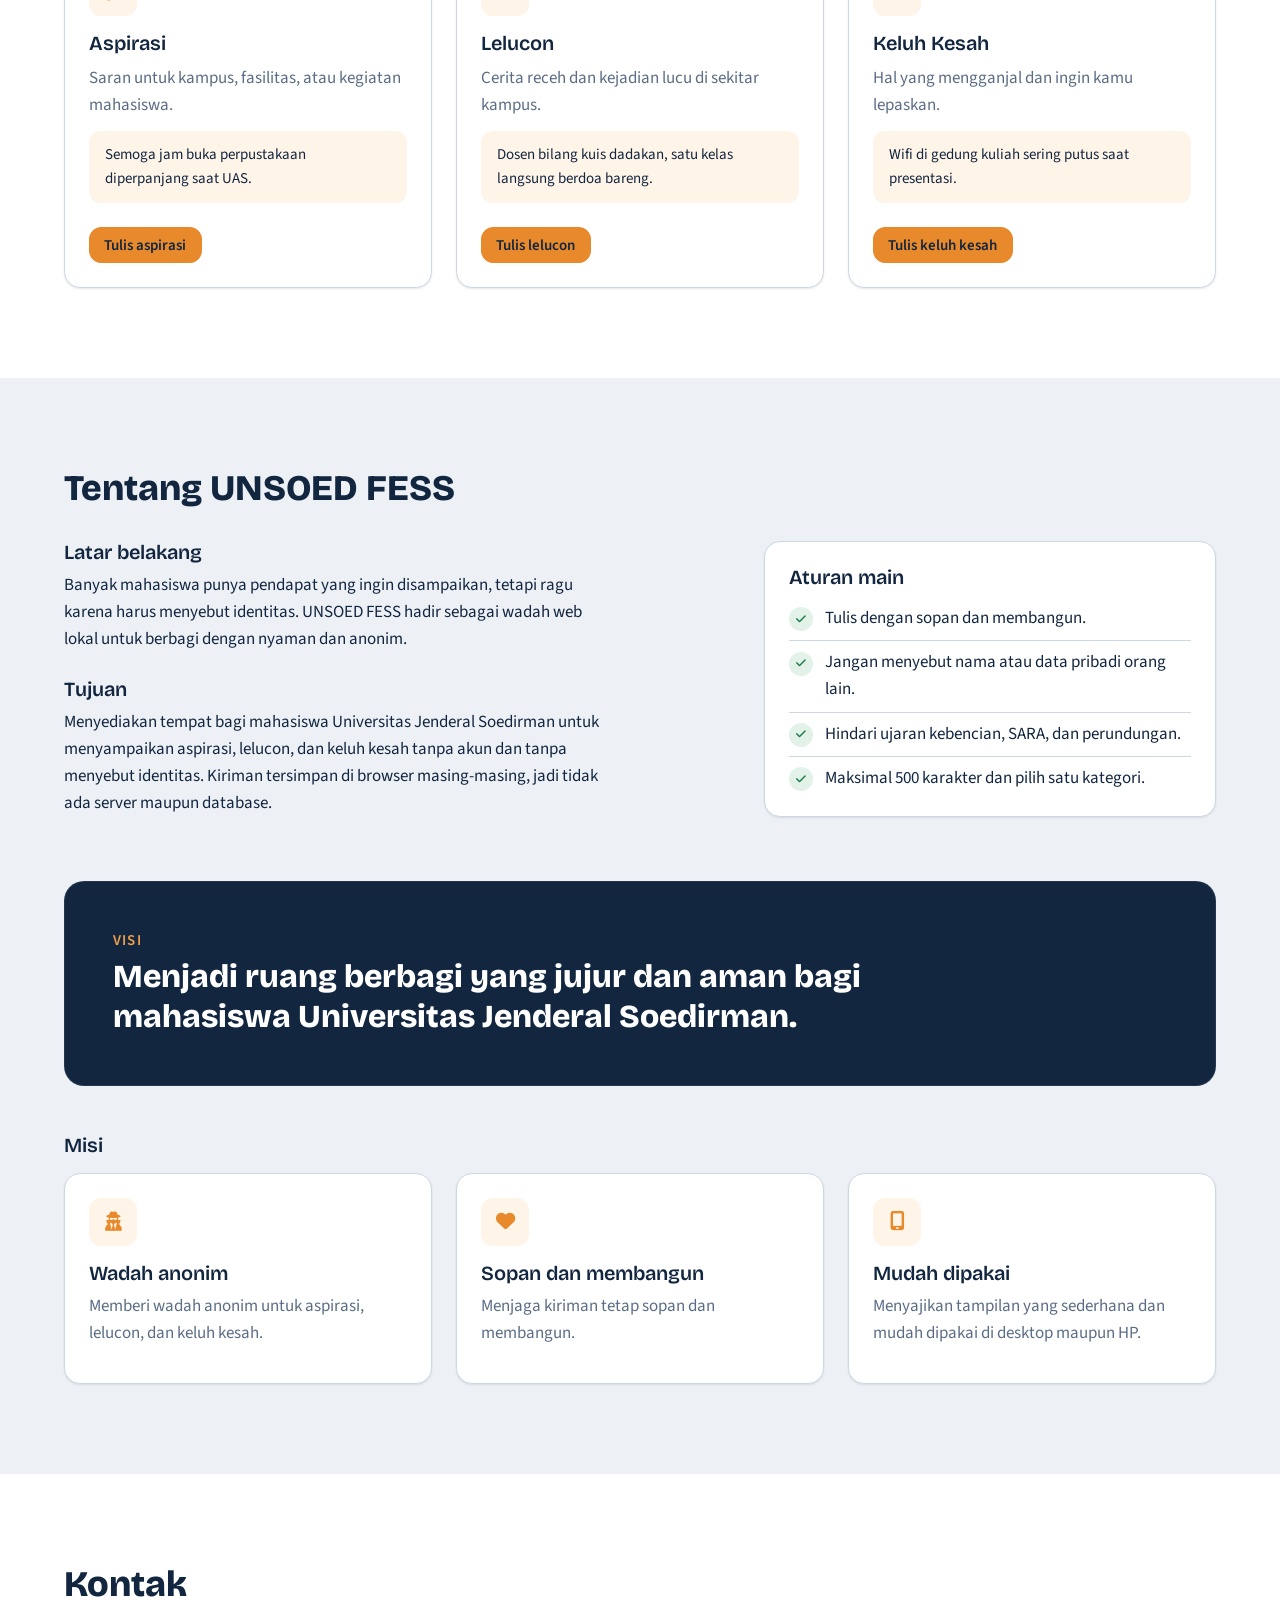
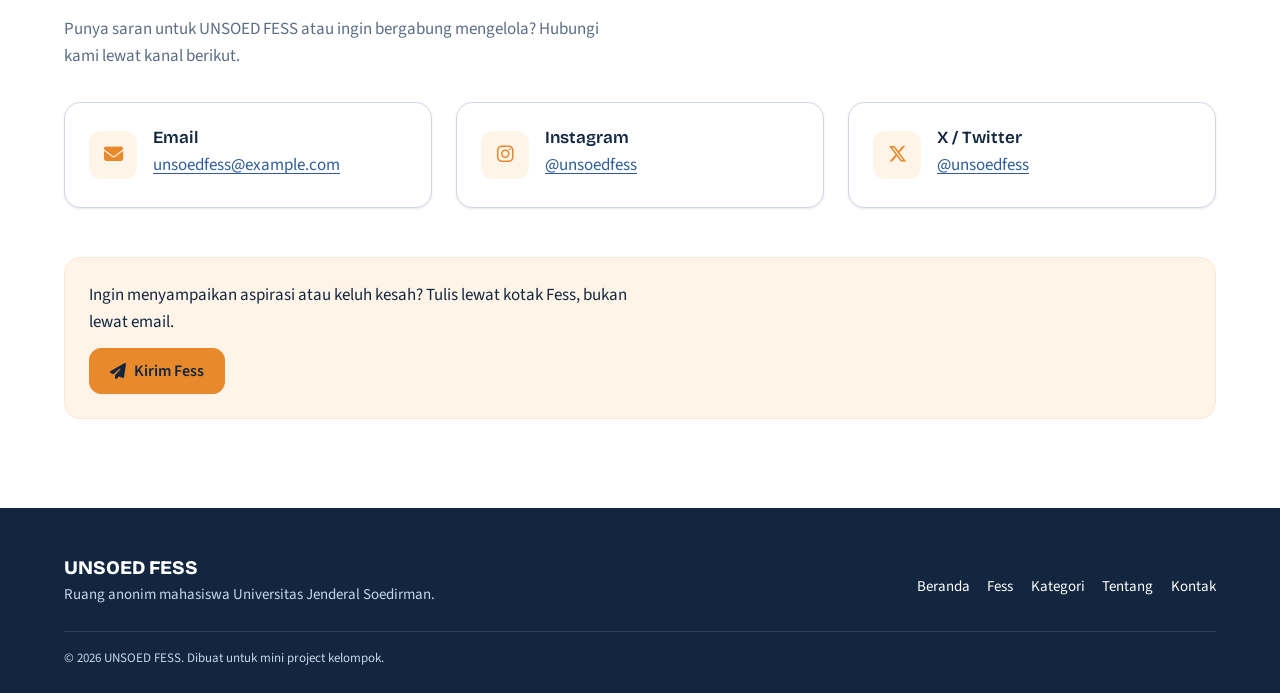
==== commit 4db2301a: "T6- Redesign index.html" ====
--- a/index.html
+++ b/index.html
@@ -33,9 +33,9 @@
     <div class="collapse navbar-collapse justify-content-end" id="mainNav">
       <ul class="navbar-nav">
         <li class="nav-item"><a class="nav-link" href="#home">Beranda</a></li>
-        <li class="nav-item"><a class="nav-link" href="#about">Tentang</a></li>
         <li class="nav-item"><a class="nav-link" href="#fess-form">Fess</a></li>
         <li class="nav-item"><a class="nav-link" href="#categories">Kategori</a></li>
+        <li class="nav-item"><a class="nav-link" href="#about">Tentang</a></li>
         <li class="nav-item"><a class="nav-link" href="#contact">Kontak</a></li>
       </ul>
     </div>
@@ -48,12 +48,18 @@
 <!-- ================= #home : HERO ================= -->
 <section class="hero on-dark" id="home">
   <div class="container">
-    <div class="row align-items-center gy-5 gx-lg-5">
+    <div class="row align-items-center gy-4 gx-lg-5">
       <div class="col-lg-7" data-aos="fade-up">
         <h1>UNSOED FESS</h1>
         <p class="lead">Tempat mahasiswa Universitas Jenderal Soedirman menyampaikan aspirasi, lelucon, dan keluh kesah tanpa perlu menyebut nama.</p>
+        <ul class="hero-points">
+          <li><i class="fa-solid fa-check" aria-hidden="true"></i> Tanpa akun</li>
+          <li><i class="fa-solid fa-check" aria-hidden="true"></i> Tanpa menyebut nama</li>
+          <li><i class="fa-solid fa-check" aria-hidden="true"></i> Tersimpan di browser</li>
+        </ul>
         <div class="hero-actions">
           <a class="btn-fess" href="#fess-form"><i class="fa-solid fa-paper-plane" aria-hidden="true"></i> Kirim Fess Sekarang</a>
+          <a class="btn-fess-outline" href="#daftar-fess"><i class="fa-solid fa-comments" aria-hidden="true"></i> Lihat Daftar Fess</a>
         </div>
       </div>
       <div class="col-lg-5">
@@ -67,66 +73,8 @@
   </div>
 </section>
 
-<!-- ================= #about : TENTANG ================= -->
-<section class="section" id="about">
-  <div class="container">
-    <div class="section-head" data-aos="fade-up">
-      <h2>Tentang UNSOED FESS</h2>
-    </div>
-    <div class="row gy-4 gx-lg-5">
-      <div class="col-lg-7" data-aos="fade-up">
-        <h3>Latar belakang</h3>
-        <p>Banyak mahasiswa punya pendapat yang ingin disampaikan, tetapi ragu karena harus menyebut identitas. UNSOED FESS hadir sebagai wadah web lokal untuk berbagi dengan nyaman dan anonim.</p>
-        <h3 class="mt-4">Tujuan</h3>
-        <p>Menyediakan tempat bagi mahasiswa Universitas Jenderal Soedirman untuk menyampaikan aspirasi, lelucon, dan keluh kesah tanpa akun dan tanpa menyebut identitas. Kiriman tersimpan di browser masing-masing, jadi tidak ada server maupun database.</p>
-      </div>
-      <div class="col-lg-5" data-aos="fade-up" data-aos-delay="100">
-        <div class="rules-card">
-          <h3>Aturan main</h3>
-          <ul class="rules">
-            <li><i class="fa-solid fa-check" aria-hidden="true"></i> Tulis dengan sopan dan membangun.</li>
-            <li><i class="fa-solid fa-check" aria-hidden="true"></i> Jangan menyebut nama atau data pribadi orang lain.</li>
-            <li><i class="fa-solid fa-check" aria-hidden="true"></i> Hindari ujaran kebencian, SARA, dan perundungan.</li>
-            <li><i class="fa-solid fa-check" aria-hidden="true"></i> Maksimal 500 karakter dan pilih satu kategori.</li>
-          </ul>
-        </div>
-      </div>
-    </div>
-
-    <div class="vision mt-5" data-aos="fade-up">
-      <h3>Visi</h3>
-      <p>Menjadi ruang berbagi yang jujur dan aman bagi mahasiswa Universitas Jenderal Soedirman.</p>
-    </div>
-
-    <h3 class="mt-5 mb-3" data-aos="fade-up">Misi</h3>
-    <div class="row g-4">
-      <div class="col-md-4" data-aos="fade-up">
-        <article class="kind-card">
-          <span class="icon-badge"><i class="fa-solid fa-user-secret" aria-hidden="true"></i></span>
-          <h4>Wadah anonim</h4>
-          <p>Memberi wadah anonim untuk aspirasi, lelucon, dan keluh kesah.</p>
-        </article>
-      </div>
-      <div class="col-md-4" data-aos="fade-up" data-aos-delay="100">
-        <article class="kind-card">
-          <span class="icon-badge"><i class="fa-solid fa-heart" aria-hidden="true"></i></span>
-          <h4>Sopan dan membangun</h4>
-          <p>Menjaga kiriman tetap sopan dan membangun.</p>
-        </article>
-      </div>
-      <div class="col-md-4" data-aos="fade-up" data-aos-delay="200">
-        <article class="kind-card">
-          <span class="icon-badge"><i class="fa-solid fa-mobile-screen-button" aria-hidden="true"></i></span>
-          <h4>Mudah dipakai</h4>
-          <p>Menyajikan tampilan yang sederhana dan mudah dipakai di desktop maupun HP.</p>
-        </article>
-      </div>
-    </div>
-  </div>
-</section>
-
 <!-- ================= #fess-form : KIRIM & BACA FESS ================= -->
-<section class="section section-deep" id="fess-form">
+<section class="section" id="fess-form">
   <div class="container">
     <div class="section-head" data-aos="fade-up">
       <h2>Kirim &amp; Baca Fess</h2>
@@ -134,7 +82,7 @@
     </div>
 
     <div class="row gy-5 gx-lg-5">
-      <div class="col-lg-5">
+      <div class="col-lg-5 col-xl-4">
         <div class="fess-form-wrap">
           <!-- id form sengaja berbeda dari id section (#fess-form) agar tidak ada id ganda -->
           <form id="fess-post-form" class="fess-form" novalidate data-aos="fade-up">
@@ -163,10 +111,11 @@
         </div>
       </div>
 
-      <div class="col-lg-7">
+      <div class="col-lg-7 col-xl-8">
+        <div class="feed-toolbar">
         <div class="list-head">
           <h3 id="daftar-fess">Daftar Fess <span class="count" id="fess-count"></span></h3>
-          <button id="reset-btn" class="btn-fess-outline btn-sm-fess" type="button" hidden>Reset Semua Fess</button>
+          <button id="reset-btn" class="btn-fess-outline btn-sm-fess btn-ghost-danger" type="button" hidden><i class="fa-solid fa-trash-can" aria-hidden="true"></i> Reset Semua Fess</button>
         </div>
         <!-- pencarian teks: sengaja di luar <form> agar tombol Enter tidak ikut mengirim fess; muncul hanya jika sudah ada fess -->
         <div class="fess-search" id="fess-search" hidden>
@@ -177,6 +126,7 @@
           </div>
           <p id="search-status" class="visually-hidden" role="status"></p>
         </div>
+        </div>
         <div id="fess-container"></div>
         <p id="search-empty" class="empty-state" role="status" hidden></p>
         <noscript><p class="empty-state">Aktifkan JavaScript di browser untuk menulis dan melihat fess.</p></noscript>
@@ -186,7 +136,7 @@
 </section>
 
 <!-- ================= #categories : KATEGORI ================= -->
-<section class="section" id="categories">
+<section class="section section-deep" id="categories">
   <div class="container">
     <div class="section-head" data-aos="fade-up">
       <h2>Kategori Fess</h2>
@@ -218,6 +168,64 @@
           <p>Hal yang mengganjal dan ingin kamu lepaskan.</p>
           <p class="kind-example">Wifi di gedung kuliah sering putus saat presentasi.</p>
           <a class="btn-fess-outline btn-sm-fess" href="#fess-form" data-pick-category="keluh-kesah">Tulis keluh kesah</a>
+        </article>
+      </div>
+    </div>
+  </div>
+</section>
+
+<!-- ================= #about : TENTANG ================= -->
+<section class="section" id="about">
+  <div class="container">
+    <div class="section-head" data-aos="fade-up">
+      <h2>Tentang UNSOED FESS</h2>
+    </div>
+    <div class="row gy-4 gx-lg-5">
+      <div class="col-lg-7" data-aos="fade-up">
+        <h3>Latar belakang</h3>
+        <p>Banyak mahasiswa punya pendapat yang ingin disampaikan, tetapi ragu karena harus menyebut identitas. UNSOED FESS hadir sebagai wadah web lokal untuk berbagi dengan nyaman dan anonim.</p>
+        <h3 class="mt-4">Tujuan</h3>
+        <p>Menyediakan tempat bagi mahasiswa Universitas Jenderal Soedirman untuk menyampaikan aspirasi, lelucon, dan keluh kesah tanpa akun dan tanpa menyebut identitas. Kiriman tersimpan di browser masing-masing, jadi tidak ada server maupun database.</p>
+      </div>
+      <div class="col-lg-5" data-aos="fade-up" data-aos-delay="100">
+        <div class="rules-card">
+          <h3>Aturan main</h3>
+          <ul class="rules">
+            <li><i class="fa-solid fa-check" aria-hidden="true"></i> Tulis dengan sopan dan membangun.</li>
+            <li><i class="fa-solid fa-check" aria-hidden="true"></i> Jangan menyebut nama atau data pribadi orang lain.</li>
+            <li><i class="fa-solid fa-check" aria-hidden="true"></i> Hindari ujaran kebencian, SARA, dan perundungan.</li>
+            <li><i class="fa-solid fa-check" aria-hidden="true"></i> Maksimal 500 karakter dan pilih satu kategori.</li>
+          </ul>
+        </div>
+      </div>
+    </div>
+
+    <div class="vision mt-5" data-aos="fade-up">
+      <h3>Visi</h3>
+      <p>Menjadi ruang berbagi yang jujur dan aman bagi mahasiswa Universitas Jenderal Soedirman.</p>
+    </div>
+
+    <h3 class="mt-5 mb-3" data-aos="fade-up">Misi</h3>
+    <div class="row g-4">
+      <div class="col-md-4" data-aos="fade-up">
+        <article class="kind-card">
+          <span class="icon-badge"><i class="fa-solid fa-user-secret" aria-hidden="true"></i></span>
+          <h4>Wadah anonim</h4>
+          <p>Memberi wadah anonim untuk aspirasi, lelucon, dan keluh kesah.</p>
+        </article>
+      </div>
+      <div class="col-md-4" data-aos="fade-up" data-aos-delay="100">
+        <article class="kind-card">
+          <span class="icon-badge"><i class="fa-solid fa-heart" aria-hidden="true"></i></span>
+          <h4>Sopan dan membangun</h4>
+          <p>Menjaga kiriman tetap sopan dan membangun.</p>
+        </article>
+      </div>
+      <div class="col-md-4" data-aos="fade-up" data-aos-delay="200">
+        <article class="kind-card">
+          <span class="icon-badge"><i class="fa-solid fa-mobile-screen-button" aria-hidden="true"></i></span>
+          <h4>Mudah dipakai</h4>
+          <p>Menyajikan tampilan yang sederhana dan mudah dipakai di desktop maupun HP.</p>
         </article>
       </div>
     </div>
@@ -281,7 +289,7 @@
       </div>
       <div class="col-md-6 text-md-end">
         <nav class="foot-links" aria-label="Navigasi footer">
-          <a href="#home">Beranda</a><a href="#about">Tentang</a><a href="#fess-form">Fess</a><a href="#categories">Kategori</a><a href="#contact">Kontak</a>
+          <a href="#home">Beranda</a><a href="#fess-form">Fess</a><a href="#categories">Kategori</a><a href="#about">Tentang</a><a href="#contact">Kontak</a>
         </nav>
       </div>
     </div>
--- a/css/style.css
+++ b/css/style.css
@@ -0,0 +1,707 @@
+/* =========================================================
+   UNSOED FESS - style.css (single page)
+   Redesain "Premium Modern Social Feed" - palet Modern Blue (biru + navy + putih/abu netral).
+   Dimuat SETELAH bootstrap, font-awesome, dan aos agar menimpa gayanya.
+   Semua nilai desain ada di token (bagian 1); komponen hanya memakai token.
+   Urutan: 1 token | 2 dasar | 3 tombol | 4 navbar | 5 hero | 6 section | 7 form kirim fess
+           8 feed + pencarian | 9 kategori & tentang | 10 kontak | 11 footer | 12 gerak
+   ========================================================= */
+
+/* ---------- 1. TOKEN ---------- */
+:root {
+  /* warna identitas dari PROJECT-UNSOED-FESS-WEB-main */
+  --brand-ink: #12263F;
+  --brand-orange: #E8892B;
+  --brand-orange-hover: #F29B42;
+  --brand-orange-dark: #C96F14;
+  --brand-blue: #2F5D9A;
+
+  /* palet mentah */
+  --navy-950: #12263F;
+  --navy-900: #12263F;
+  --blue-700: #2F5D9A;
+  --blue-600: #E8892B;
+  --blue-500: #E8892B;
+  --blue-400: #F0A04B;
+  --blue-300: #F0A04B;
+  --blue-100: #FBE8D2;
+  --blue-50: #FFF4E8;
+
+  /* permukaan, teks, garis (tema terang) */
+  --bg: #EDF1F6;
+  --band: #FFFFFF;            /* section selang-seling */
+  --surface: #FFFFFF;         /* kartu dan form */
+  --surface-2: #E1E8F1;
+  --text: #12263F;
+  --text-muted: #5B6D85;
+  --border: #CDD7E4;
+  --border-strong: #9FB0C9;
+  --control-line: #5B6D85;    /* garis tepi kolom isian & chip: >= 3:1 terhadap latar (WCAG 1.4.11) */
+
+  /* aksi */
+  --primary: var(--blue-600);
+  --primary-hover: var(--blue-700);
+  --on-primary: #12263F;
+  --primary-soft: var(--blue-50);
+  --primary-soft-2: var(--blue-100);
+  --on-primary-soft: #12263F;
+  --link: var(--blue-700);
+  --link-hover: #12263F;
+  --focus: var(--brand-orange);   /* cincin fokus, >= 3:1 di semua latar terang */
+
+  /* semantik: berhasil, peringatan, kesalahan */
+  --success: #1D7A46;  --success-bg: #E2F2E9;
+  --warning: #C96F14;  --warning-bg: #FEF0DD;
+  --danger: #B3261E;   --danger-bg: #FCE8E6;
+
+  /* avatar anonim pada kartu fess */
+  --avatar-bg: #E1E8F1;
+  --avatar-fg: var(--brand-blue);
+
+  /* catatan contoh di hero: selalu terang agar terbaca di atas navy */
+  --note-bg: #FFFFFF;
+  --note-text: #12263F;
+
+  /* bentuk dan bayangan */
+  --radius-sm: 8px;
+  --radius: 12px;
+  --radius-lg: 16px;
+  --radius-xl: 20px;
+  --radius-pill: 999px;
+  --shadow-sm: 0 1px 2px rgba(15, 23, 42, .06), 0 1px 3px rgba(15, 23, 42, .05);
+  --shadow-md: 0 8px 24px rgba(15, 23, 42, .09);
+  --shadow-lg: 0 20px 44px rgba(18, 38, 63, .35);
+
+  /* jarak */
+  --space-1: .25rem;
+  --space-2: .5rem;
+  --space-3: .75rem;
+  --space-4: 1rem;
+  --space-5: 1.5rem;
+  --space-6: 2rem;
+  --space-7: 3rem;
+  --space-8: 4rem;
+
+  /* tipografi (dua font Google yang sudah dipakai proyek) */
+  --font-display: "Bricolage Grotesque", "Trebuchet MS", system-ui, sans-serif;
+  --font-body: "Source Sans 3", "Segoe UI", system-ui, -apple-system, sans-serif;
+  --text-xs: .8125rem;
+  --text-sm: .9375rem;
+  --text-md: 1.0625rem;
+  --text-lg: 1.25rem;
+  --text-xl: 1.5rem;
+  --text-2xl: clamp(1.75rem, 3.4vw, 2.25rem);
+  --text-hero: clamp(2.5rem, 6vw, 4rem);
+
+  /* gerak */
+  --dur-1: 120ms;
+  --dur-2: 200ms;
+  --dur-3: 320ms;
+  --ease: cubic-bezier(.22, .8, .3, 1);
+
+  /* tata letak */
+  --container: 1200px;
+  --nav-offset: 4.25rem; /* tinggi navbar fixed (68px pada ukuran teks standar, ikut membesar bila teks diperbesar); dipakai hero, scroll-padding, dan form sticky */
+
+  /* menetralkan skin bawaan bootstrap.min.css (tema Cerulean) */
+  --bs-body-font-family: var(--font-body);
+  --bs-body-color: var(--text);
+  --bs-body-bg: var(--bg);
+  --bs-heading-color: var(--text);
+  --bs-link-color: var(--link);
+  --bs-link-color-rgb: 47, 93, 154;
+  --bs-link-hover-color: var(--link-hover);
+  --bs-link-hover-color-rgb: 18, 38, 63;
+}
+
+/* ---------- mode gelap: aktif lewat <html data-bs-theme="dark"> (diatur js/theme.js) ---------- */
+:root[data-bs-theme="dark"] {
+  --bg: #0D1726;
+  --band: #09111E;
+  --surface: #16233A;
+  --surface-2: #22375A;
+  --text: #E6EDF7;
+  --text-muted: #9FB0C9;
+  --border: #2B3C58;
+  --border-strong: #425773;
+  --control-line: #7186A3;
+
+  --primary: var(--brand-orange);
+  --primary-hover: #F0A04B;
+  --on-primary: #12263F;
+  --primary-soft: #3A2A0B;
+  --primary-soft-2: #4A351D;
+  --on-primary-soft: #F0A04B;
+  --avatar-bg: #22375A;
+  --avatar-fg: #F0A04B;
+  --link: #8DB4EA;
+  --link-hover: #E6EDF7;
+  --focus: #F0A04B;
+
+  --success: #5FD08A;  --success-bg: #11301E;
+  --warning: #F0A04B;  --warning-bg: #3A2A0B;
+  --danger: #FF8F87;   --danger-bg: #3B1518;
+
+  --shadow-sm: 0 1px 2px rgba(0, 0, 0, .45);
+  --shadow-md: 0 10px 28px rgba(0, 0, 0, .45);
+
+  --bs-link-color-rgb: 141, 180, 234;
+  --bs-link-hover-color-rgb: 230, 237, 247;
+}
+
+/* permukaan navy (navbar, hero, visi, footer, tautan lompat): cincin fokus tetap biru terang (>= 9:1 di atas navy) */
+.site-nav, .hero, .vision, .site-footer, .skip-link { --focus: var(--blue-300); }
+
+/* ---------- 2. DASAR ---------- */
+body {
+  font-family: var(--font-body);
+  font-size: var(--text-md);
+  line-height: 1.6;
+  color: var(--text);
+  background: var(--bg);
+}
+h1, h2, h3, h4 {
+  font-family: var(--font-display);
+  color: inherit;
+  line-height: 1.15;
+  margin: 0 0 .5em;
+  font-weight: 800;
+}
+h3, h4 { font-weight: 600; }
+h2 { font-size: var(--text-2xl); }
+h3, .kind-card h4 { font-size: var(--text-lg); }
+p { max-width: 68ch; }
+a { color: var(--link); text-underline-offset: .18em; }
+a:hover { color: var(--link-hover); }
+::selection { background: var(--primary-soft-2); color: var(--text); }
+.container { max-width: var(--container); }
+/* gutter row .gx-lg-5 (3rem) harus sama dengan padding container, bila tidak halaman melebar 12px di 992-1063px */
+@media (min-width: 992px) { .container { --bs-gutter-x: 3rem; } }
+
+/* area yang tertutup navbar fixed. Dipakai browser untuk lompatan anchor DAN saat menggulir elemen yang menerima fokus
+   keyboard (mis. Shift+Tab ke atas), jadi fokus tidak tersembunyi di balik navbar (WCAG 2.4.11); smoothscroll.js ikut membacanya */
+html { scroll-padding-top: calc(var(--nav-offset) + 12px); }
+#daftar-fess { scroll-margin-top: 16px; }
+[tabindex="-1"]:focus { outline: 0; }
+:focus-visible { outline: 3px solid var(--focus); outline-offset: 2px; }
+
+/* tautan lompat ke konten: di luar layar, muncul saat mendapat fokus keyboard */
+.skip-link {
+  position: fixed;
+  top: 8px;
+  left: 8px;
+  z-index: 2000;
+  padding: .6rem 1rem;
+  border-radius: var(--radius-sm);
+  background: var(--surface);
+  color: var(--text);
+  font-weight: 600;
+  text-decoration: none;
+  transform: translateY(-200%);
+}
+.skip-link:focus { transform: none; }
+
+/* ---------- 3. TOMBOL ---------- */
+.btn-fess, .btn-fess-outline {
+  display: inline-flex;
+  align-items: center;
+  justify-content: center;
+  gap: .5rem;
+  font: 600 1rem/1.4 var(--font-body);
+  padding: .65rem 1.25rem;
+  border: 1.5px solid transparent;
+  border-radius: var(--radius);
+  text-decoration: none;
+  cursor: pointer;
+}
+.btn-fess { background: var(--primary); border-color: var(--primary); color: var(--on-primary); }
+.btn-fess:hover { background: var(--primary-hover); border-color: var(--primary-hover); color: var(--on-primary); }
+.btn-fess-outline { background: transparent; border-color: var(--primary); color: var(--link); }
+.btn-fess-outline:hover { background: var(--primary-soft); color: var(--link-hover); }
+.btn-sm-fess { font-size: var(--text-sm); padding: .4rem .9rem; }
+/* tombol destruktif dibuat tenang sampai disorot (tetap lewat konfirmasi di app.js) */
+.btn-ghost-danger { border-color: transparent; color: var(--text-muted); }
+.btn-ghost-danger:hover { background: var(--danger-bg); color: var(--danger); }
+
+/* ---------- 4. NAVBAR (fixed) ---------- */
+.site-nav {
+  background: var(--navy-900);
+  padding-top: .75rem;
+  padding-bottom: .75rem;
+  border-bottom: 1px solid rgba(255, 255, 255, .08);
+}
+.site-nav.is-scrolled { box-shadow: 0 8px 24px rgba(18, 38, 63, .35); }
+.site-nav .navbar-brand {
+  display: inline-flex;
+  align-items: center;
+  gap: .65rem;
+  font: 800 1.25rem var(--font-display);
+  letter-spacing: -.01em;
+  color: #fff;
+}
+.site-nav .navbar-brand img { width: 32px; height: 32px; }
+.site-nav .nav-link {
+  margin-left: .25rem;
+  padding: .5rem .9rem;
+  border-radius: var(--radius-pill);
+  color: #C9D6E8;
+  font-size: var(--text-sm);
+  font-weight: 600;
+}
+.site-nav .nav-link:hover { color: #fff; background: rgba(255, 255, 255, .08); }
+.site-nav .nav-link.active { color: #fff; background: rgba(255, 255, 255, .14); }
+.site-nav .navbar-toggler { border-color: rgba(255, 255, 255, .28); border-radius: var(--radius); }
+.site-nav .navbar-toggler:focus { box-shadow: none; }
+.site-nav .navbar-toggler:focus-visible,
+.site-nav .nav-link:focus-visible { outline: 3px solid var(--focus); outline-offset: 2px; box-shadow: none; }
+.theme-toggle {
+  display: inline-flex;
+  align-items: center;
+  justify-content: center;
+  width: 40px;
+  height: 40px;
+  padding: 0;
+  border: 1px solid rgba(255, 255, 255, .28);
+  border-radius: var(--radius);
+  background: transparent;
+  color: var(--blue-300);
+  font-size: 1.05rem;
+  cursor: pointer;
+}
+.theme-toggle:hover { background: rgba(255, 255, 255, .1); border-color: rgba(255, 255, 255, .6); color: #fff; }
+@media (max-width: 767.98px) {
+  /* bila teks diperbesar, merek membungkus baris (menyisakan ruang untuk tombol tema + hamburger) alih-alih mendorong
+     tombol ke baris kedua yang membuat navbar membengkak dan menutupi judul hero; ukuran teks standar tidak berubah */
+  .site-nav .navbar-brand { min-width: 0; max-width: calc(100% - 7.5rem); white-space: normal; }
+  .site-nav .navbar-nav { padding: .75rem 0 .35rem; gap: .25rem; }
+  .site-nav .nav-link { display: block; margin-left: 0; padding: .7rem .9rem; }
+}
+/* layar sangat sempit (<= 359px): merek dipadatkan agar logo, tombol tema, dan hamburger tetap satu baris */
+@media (max-width: 359.98px) {
+  .site-nav .navbar-brand { gap: .45rem; margin-right: .25rem; font-size: 1.1rem; max-width: calc(100% - 6.25rem); }
+  .site-nav .navbar-brand img { width: 26px; height: 26px; }
+  .site-nav .navbar-toggler { padding-left: .5rem; padding-right: .5rem; }
+}
+
+/* ---------- 5. HERO ---------- */
+.hero {
+  position: relative;
+  padding: calc(var(--nav-offset) + clamp(2rem, 5vw, 3.5rem)) 0 clamp(3rem, 6vw, 4.5rem);
+  color: #fff;
+  background: var(--navy-900) url("../images/hero-bg.svg") center / cover no-repeat;
+  overflow: hidden;
+}
+.hero::before {
+  content: "";
+  position: absolute;
+  inset: 0;
+  background: linear-gradient(105deg, rgba(18, 38, 63, .94) 0%, rgba(18, 38, 63, .82) 55%, rgba(18, 38, 63, .7) 100%);
+}
+.hero > .container { position: relative; z-index: 1; }
+.hero h1 {
+  font-size: var(--text-hero);
+  line-height: 1;
+  letter-spacing: -.02em;
+  margin-bottom: .35em;
+}
+.hero .lead {
+  max-width: 38ch;
+  margin-bottom: var(--space-4);
+  color: #C9D6E8;
+  font-size: var(--text-lg);
+  font-weight: 400;
+}
+.hero-points { display: flex; flex-wrap: wrap; gap: var(--space-2); margin: 0 0 var(--space-5); padding: 0; list-style: none; }
+.hero-points li {
+  display: inline-flex;
+  align-items: center;
+  gap: .45rem;
+  padding: .3rem .8rem;
+  border: 1px solid rgba(255, 255, 255, .2);
+  border-radius: var(--radius-pill);
+  background: rgba(255, 255, 255, .08);
+  color: #E1E8F1;
+  font-size: var(--text-sm);
+}
+.hero-points i { color: var(--blue-300); font-size: .8em; }
+.hero-actions { display: flex; flex-wrap: wrap; gap: var(--space-3); }
+.hero .btn-fess { background: var(--brand-orange); border-color: var(--brand-orange); color: var(--brand-ink); }
+.hero .btn-fess:hover { background: var(--blue-100); border-color: var(--blue-100); color: var(--navy-900); }
+.hero .btn-fess-outline { border-color: rgba(255, 255, 255, .55); color: #fff; }
+.hero .btn-fess-outline:hover { background: rgba(255, 255, 255, .12); border-color: #fff; color: #fff; }
+
+/* contoh kartu di hero (dekoratif, aria-hidden) */
+.pile { display: grid; gap: var(--space-3); max-width: 26rem; margin-left: auto; }
+.note {
+  display: grid;
+  grid-template-columns: 2.25rem minmax(0, 1fr);
+  column-gap: var(--space-3);
+  align-items: start;
+  margin: 0;
+  max-width: none;
+  padding: var(--space-4);
+  border-radius: var(--radius-lg);
+  background: var(--note-bg);
+  color: var(--note-text);
+  --avatar-bg: var(--blue-100);
+  --avatar-fg: var(--blue-700);
+  box-shadow: var(--shadow-lg);
+  font-size: var(--text-sm);
+  line-height: 1.5;
+}
+.note::before, .fess-card::before {
+  content: "\f21b";
+  display: grid;
+  place-items: center;
+  width: 2.25rem;
+  height: 2.25rem;
+  border-radius: 50%;
+  background: var(--avatar-bg);
+  color: var(--avatar-fg);
+  font: 900 .9rem/1 "Font Awesome 6 Free";
+}
+.note:nth-child(2) { margin-left: var(--space-5); }
+.note:nth-child(3) { margin-left: var(--space-2); }
+/* saat hero menumpuk (< 992px), contoh kartu (dekoratif) disembunyikan agar form dan feed lebih cepat terjangkau */
+@media (max-width: 991.98px) { .pile { display: none; } }
+
+/* ---------- 6. SECTION UMUM ---------- */
+.section { padding: clamp(3.5rem, 7vw, 6rem) 0; background: var(--bg); }
+.section-deep { background: var(--band); }
+#fess-form { padding-top: clamp(2.5rem, 5vw, 4rem); }
+.section-head { margin-bottom: var(--space-6); }
+.section-head h2 { margin-bottom: .3em; }
+.section-head p { margin: 0; color: var(--text-muted); }
+
+/* ---------- 7. KOTAK KIRIM FESS ---------- */
+.fess-form {
+  padding: var(--space-5);
+  border: 1px solid var(--border);
+  border-radius: var(--radius-xl);
+  background: var(--surface);
+  box-shadow: var(--shadow-md);
+}
+/* sticky hanya bila layar cukup tinggi; di layar pendek (HP landscape, zoom) bagian bawah form bisa tak terjangkau */
+@media (min-width: 992px) and (min-height: 720px) { .fess-form-wrap { position: sticky; top: calc(var(--nav-offset) + 1.5rem); } }
+.fess-form label { display: block; margin-bottom: var(--space-2); font-weight: 600; }
+.fess-form .form-control {
+  display: block;
+  width: 100%;
+  min-height: 9rem;
+  padding: .75rem .9rem;
+  border: 1.5px solid var(--control-line);
+  border-radius: var(--radius);
+  background: var(--surface);
+  color: var(--text);
+  font: 400 var(--text-md)/1.5 var(--font-body);
+  box-shadow: none;
+  resize: vertical;
+}
+.fess-form .form-control::placeholder { color: var(--text-muted); opacity: 1; }
+.fess-form .form-control:focus {
+  border-color: var(--focus);
+  background: var(--surface);
+  color: var(--text);
+  box-shadow: none;
+  outline: 3px solid var(--focus);
+  outline-offset: 2px;
+}
+.fess-form .form-control.has-error { border-color: var(--danger); }
+
+/* pilihan kategori (radio berbentuk chip) */
+.cat-picker { min-width: 0; margin: 0 0 var(--space-5); padding: 0; border: 0; }
+.cat-picker legend { float: none; width: auto; margin: 0 0 var(--space-2); padding: 0; font: 600 var(--text-md) var(--font-body); }
+.cat-options { position: relative; display: flex; flex-wrap: wrap; gap: var(--space-2); }
+.cat-input { position: absolute; opacity: 0; width: 1px; height: 1px; pointer-events: none; }
+.fess-form .cat-chip {
+  display: inline-flex;
+  align-items: center;
+  gap: .45rem;
+  min-height: 2.5rem;
+  margin: 0;
+  padding: .45rem 1rem;
+  border: 1.5px solid var(--control-line);
+  border-radius: var(--radius-pill);
+  background: var(--surface);
+  color: var(--text);
+  font-size: var(--text-sm);
+  font-weight: 600;
+  cursor: pointer;
+}
+.cat-chip i { color: var(--primary); }
+.cat-chip:hover { border-color: var(--primary); background: var(--primary-soft); }
+.cat-input:checked + .cat-chip { background: var(--primary); border-color: var(--primary); color: var(--on-primary); }
+.cat-input:checked + .cat-chip i { color: var(--on-primary); }
+/* chip terpilih: ikon berganti tanda centang, jadi pilihan tidak hanya dibedakan lewat warna */
+.cat-input:checked + .cat-chip i::before { content: "\f00c"; }
+.cat-input:focus-visible + .cat-chip { outline: 3px solid var(--focus); outline-offset: 2px; }
+.cat-picker.has-error .cat-chip { border-color: var(--danger); }
+
+.form-row-foot { display: flex; justify-content: space-between; align-items: center; gap: var(--space-3); margin-top: var(--space-3); }
+#counter { color: var(--text-muted); font-size: var(--text-sm); font-variant-numeric: tabular-nums; }
+#counter.is-near { color: var(--warning); font-weight: 600; }
+.form-msg { min-height: 1.5em; margin: var(--space-3) 0 0; font-size: var(--text-sm); font-weight: 600; }
+.form-msg.is-error { color: var(--danger); }
+.form-msg.is-ok { color: var(--success); }
+.form-msg.is-error::before, .form-msg.is-ok::before { margin-right: .5em; font-family: "Font Awesome 6 Free"; font-weight: 900; }
+.form-msg.is-error::before { content: "\f06a"; content: "\f06a" / ""; }
+.form-msg.is-ok::before { content: "\f058"; content: "\f058" / ""; }
+.form-hint { margin: var(--space-1) 0 0; color: var(--text-muted); font-size: var(--text-xs); }
+
+/* ---------- 8. FEED + PENCARIAN ---------- */
+.feed-toolbar { margin-bottom: var(--space-4); }
+.list-head { display: flex; flex-wrap: wrap; justify-content: space-between; align-items: center; gap: var(--space-2) var(--space-4); margin-bottom: var(--space-3); }
+.list-head h3 { margin: 0; font-size: var(--text-xl); }
+.list-head .count {
+  margin-left: .4rem;
+  padding: .15rem .65rem;
+  border-radius: var(--radius-pill);
+  background: var(--primary-soft);
+  color: var(--on-primary-soft);
+  font: 600 var(--text-xs) var(--font-body);
+  vertical-align: middle;
+}
+.search-field { position: relative; }
+.search-field > i {
+  position: absolute;
+  left: 1rem;
+  top: 50%;
+  transform: translateY(-50%);
+  color: var(--text-muted);
+  pointer-events: none;
+}
+.search-input {
+  width: 100%;
+  padding: .7rem 1rem .7rem 2.75rem;
+  border: 1.5px solid var(--control-line);
+  border-radius: var(--radius);
+  background: var(--surface);
+  color: var(--text);
+  font: 400 1rem var(--font-body);
+  -webkit-appearance: none;
+  appearance: none;
+}
+.search-input::placeholder { color: var(--text-muted); opacity: 1; }
+.search-input:focus { border-color: var(--focus); outline: 3px solid var(--focus); outline-offset: 2px; }
+
+#fess-container { display: grid; gap: var(--space-4); }
+.fess-card {
+  display: grid;
+  grid-template-columns: 2.25rem minmax(0, 1fr) auto;
+  grid-template-areas: "avatar badge time" "avatar text text";
+  align-items: center;
+  column-gap: var(--space-3);
+  row-gap: var(--space-2);
+  margin: 0;
+  padding: var(--space-5);
+  border: 1px solid var(--border);
+  border-radius: var(--radius-lg);
+  background: var(--surface);
+  color: var(--text);
+  box-shadow: var(--shadow-sm);
+}
+.fess-card::before { grid-area: avatar; align-self: start; }
+.fess-card .cat-badge { grid-area: badge; justify-self: start; }
+.fess-card time { grid-area: time; color: var(--text-muted); font-size: var(--text-xs); white-space: nowrap; }
+.fess-card time::before {
+  content: "\f017";
+  content: "\f017" / "";
+  margin-right: .45em;
+  font-family: "Font Awesome 6 Free";
+  font-size: .85em;
+  font-weight: 900;
+}
+.fess-card p { grid-area: text; min-width: 0; margin: 0; white-space: pre-wrap; overflow-wrap: anywhere; line-height: 1.6; }
+.cat-badge {
+  display: inline-flex;
+  align-items: center;
+  gap: .4rem;
+  padding: .15rem .7rem;
+  border-radius: var(--radius-pill);
+  background: var(--primary-soft);
+  color: var(--on-primary-soft);
+  font-size: var(--text-xs);
+  font-weight: 600;
+}
+.cat-badge i { color: var(--primary); }
+.empty-state {
+  max-width: none;
+  margin: 0;
+  padding: var(--space-7) var(--space-5);
+  border: 1.5px dashed var(--border-strong);
+  border-radius: var(--radius-lg);
+  background: var(--surface);
+  color: var(--text-muted);
+  text-align: center;
+}
+.empty-state::before {
+  content: "\f086";
+  content: "\f086" / "";
+  display: grid;
+  place-items: center;
+  width: 3.25rem;
+  height: 3.25rem;
+  margin: 0 auto var(--space-3);
+  border-radius: 50%;
+  background: var(--primary-soft);
+  color: var(--primary);
+  font: 900 1.35rem/1 "Font Awesome 6 Free";
+}
+@media (max-width: 575.98px) {
+  .fess-card { padding: var(--space-4); grid-template-columns: 2.25rem minmax(0, 1fr); grid-template-areas: "avatar badge" "avatar time" "text text"; }
+  .fess-card time { white-space: normal; }
+}
+
+/* ---------- 9. KATEGORI & TENTANG ---------- */
+.kind-card {
+  display: flex;
+  flex-direction: column;
+  align-items: flex-start;
+  height: 100%;
+  padding: var(--space-5);
+  border: 1px solid var(--border);
+  border-radius: var(--radius-lg);
+  background: var(--surface);
+  box-shadow: var(--shadow-sm);
+}
+.kind-card p { margin: 0 0 var(--space-3); color: var(--text-muted); }
+.kind-card .kind-example {
+  margin: 0 0 var(--space-5);
+  padding: var(--space-3) var(--space-4);
+  border-radius: var(--radius);
+  background: var(--primary-soft);
+  color: var(--on-primary-soft);
+  font-size: var(--text-sm);
+}
+.kind-card .btn-fess-outline { margin-top: auto; }
+
+/* Tombol aksi pada kartu kategori: oranye penuh dengan teks biru navy.
+   Aturan dibatasi ke kartu kategori agar tombol lain tetap seperti semula. */
+.kind-card .btn-fess-outline {
+  background: var(--brand-orange);
+  border-color: var(--brand-orange);
+  color: var(--brand-ink);
+}
+.kind-card .btn-fess-outline:hover {
+  background: var(--brand-orange-hover);
+  border-color: var(--brand-orange-hover);
+  color: var(--brand-ink);
+}
+.kind-card .btn-fess-outline:visited { color: var(--brand-ink); }
+
+.icon-badge {
+  display: inline-flex;
+  align-items: center;
+  justify-content: center;
+  flex: none;
+  width: 3rem;
+  height: 3rem;
+  margin-bottom: var(--space-4);
+  border-radius: var(--radius);
+  background: var(--primary-soft);
+  color: var(--primary);
+  font-size: 1.2rem;
+}
+#about h3, #about .kind-card h4 { margin-bottom: .4em; }
+.rules-card {
+  padding: var(--space-5);
+  border: 1px solid var(--border);
+  border-radius: var(--radius-lg);
+  background: var(--surface);
+  box-shadow: var(--shadow-sm);
+}
+.rules { margin: 0; padding: 0; list-style: none; }
+.rules li { display: flex; gap: var(--space-3); padding: var(--space-2) 0; border-bottom: 1px solid var(--border); }
+.rules li:last-child { padding-bottom: 0; border-bottom: 0; }
+.rules i {
+  display: inline-grid;
+  place-items: center;
+  flex: none;
+  width: 1.5rem;
+  height: 1.5rem;
+  margin-top: .15rem;
+  border-radius: 50%;
+  background: var(--success-bg);
+  color: var(--success);
+  font-size: .7rem;
+}
+.vision {
+  padding: clamp(1.75rem, 5vw, 3rem);
+  border: 1px solid rgba(255, 255, 255, .08);
+  border-radius: var(--radius-xl);
+  background: var(--navy-900);
+  color: #fff;
+}
+.vision h3 { margin-bottom: .75rem; color: var(--blue-300); font: 600 var(--text-sm) var(--font-body); letter-spacing: .08em; text-transform: uppercase; }
+.vision p { max-width: 28em; margin: 0; font: 800 clamp(1.4rem, 3vw, 2rem)/1.25 var(--font-display); }
+
+/* ---------- 10. KONTAK ---------- */
+.contact-card {
+  display: flex;
+  align-items: center;
+  gap: var(--space-4);
+  height: 100%;
+  padding: var(--space-5);
+  border: 1px solid var(--border);
+  border-radius: var(--radius-lg);
+  background: var(--surface);
+  box-shadow: var(--shadow-sm);
+}
+.contact-card .icon-badge { margin: 0; }
+.contact-card strong { display: block; font: 600 var(--text-md) var(--font-display); }
+.contact-card a { display: inline-block; padding: .25rem 0; overflow-wrap: break-word; } /* area sentuh >= 24px */
+.contact-card > div { min-width: 0; }
+.contact-note {
+  padding: var(--space-5);
+  border: 1px solid var(--primary-soft-2);
+  border-radius: var(--radius-lg);
+  background: var(--primary-soft);
+  color: var(--on-primary-soft);
+}
+.contact-note p { margin: 0 0 var(--space-3); }
+
+/* ---------- 11. FOOTER ---------- */
+.site-footer { padding: var(--space-7) 0 var(--space-5); background: var(--navy-950); color: #C9D6E8; font-size: var(--text-sm); }
+.site-footer .brand { margin: 0 0 .25rem; color: #fff; font: 800 1.2rem var(--font-display); }
+.site-footer p { margin: 0; }
+.site-footer a { color: #fff; text-decoration: none; }
+.site-footer a:hover { color: var(--blue-300); }
+/* flex-wrap: tautan di HTML tidak dipisah spasi sehingga sebelumnya tak bisa pindah baris (overflow di <= 360px) */
+.site-footer .foot-links { display: flex; flex-wrap: wrap; gap: 0 1.1rem; }
+.site-footer .foot-links a { padding: .5rem 0; }
+@media (min-width: 768px) { .site-footer .foot-links { justify-content: flex-end; } }
+.site-footer .copy { max-width: none; margin-top: var(--space-5); padding-top: var(--space-4); border-top: 1px solid rgba(255, 255, 255, .12); font-size: var(--text-xs); }
+
+/* ---------- 12. GERAK ---------- */
+/* satu daftar transisi untuk permukaan dan komponen interaktif: dipakai hover, fokus, dan pergantian tema.
+   Tema sudah dipasang theme.js sebelum halaman pertama dicat, jadi tidak ada transisi (kedip) saat dimuat. */
+:is(body, .site-nav, .section, .fess-form, .fess-card, .kind-card, .contact-card, .rules-card, .contact-note, .empty-state,
+    .form-control, .search-input, .cat-chip, .cat-badge, .count, .btn-fess, .btn-fess-outline, .nav-link, .theme-toggle, .navbar-toggler) {
+  transition:
+    background-color var(--dur-3) var(--ease),
+    border-color var(--dur-2) var(--ease),
+    color var(--dur-2) var(--ease),
+    box-shadow var(--dur-2) var(--ease),
+    transform var(--dur-2) var(--ease);
+}
+@keyframes rise-in { from { opacity: 0; transform: translateY(8px); } to { opacity: 1; transform: none; } }
+@keyframes fade-in { from { opacity: 0; } to { opacity: 1; } }
+@keyframes pop-in { 0% { transform: scale(.94); } 60% { transform: scale(1.04); } 100% { transform: scale(1); } }
+
+/* hover hanya di perangkat yang punya kursor; menekan tombol memberi umpan balik singkat */
+@media (hover: hover) {
+  .btn-fess:hover, .btn-fess-outline:hover { transform: translateY(-1px); }
+  .fess-card:hover, .kind-card:hover { transform: translateY(-2px); border-color: var(--primary-soft-2); box-shadow: var(--shadow-md); }
+}
+.btn-fess:active, .btn-fess-outline:active { transform: translateY(0) scale(.98); }
+
+/* kemunculan konten: hanya kartu terbaru yang naik halus (daftar dibangun ulang setiap render,
+   jadi animasi di semua kartu akan membuat seluruh daftar berkedip); fill-mode "backwards" agar hover tidak terkunci */
+.fess-card:first-child { animation: rise-in var(--dur-3) var(--ease) backwards; }
+.form-msg.is-ok, .form-msg.is-error { animation: rise-in var(--dur-2) var(--ease) backwards; }
+.cat-input:checked + .cat-chip { animation: pop-in var(--dur-2) var(--ease); }
+.empty-state { animation: fade-in var(--dur-3) var(--ease) backwards; }
+
+@media (prefers-reduced-motion: reduce) {
+  *, *::before, *::after { transition: none !important; animation: none !important; scroll-behavior: auto !important; }
+}
